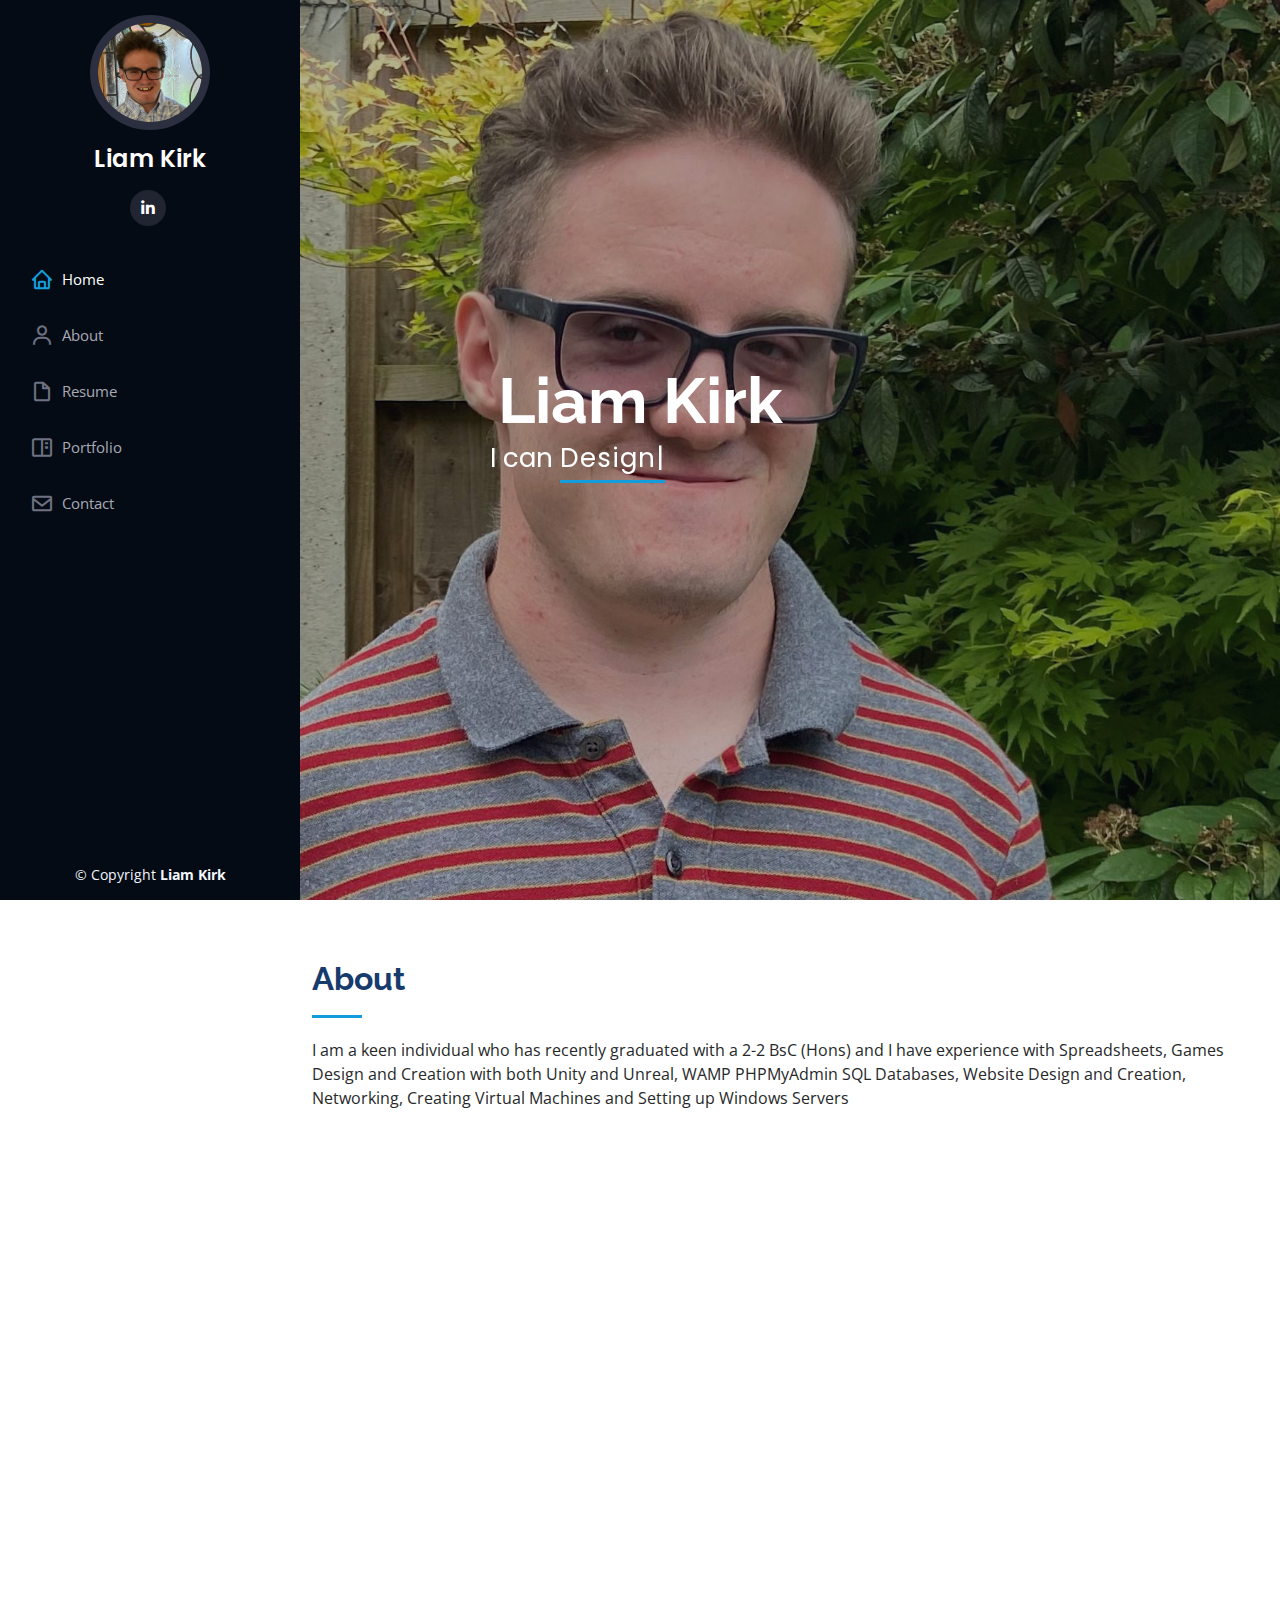
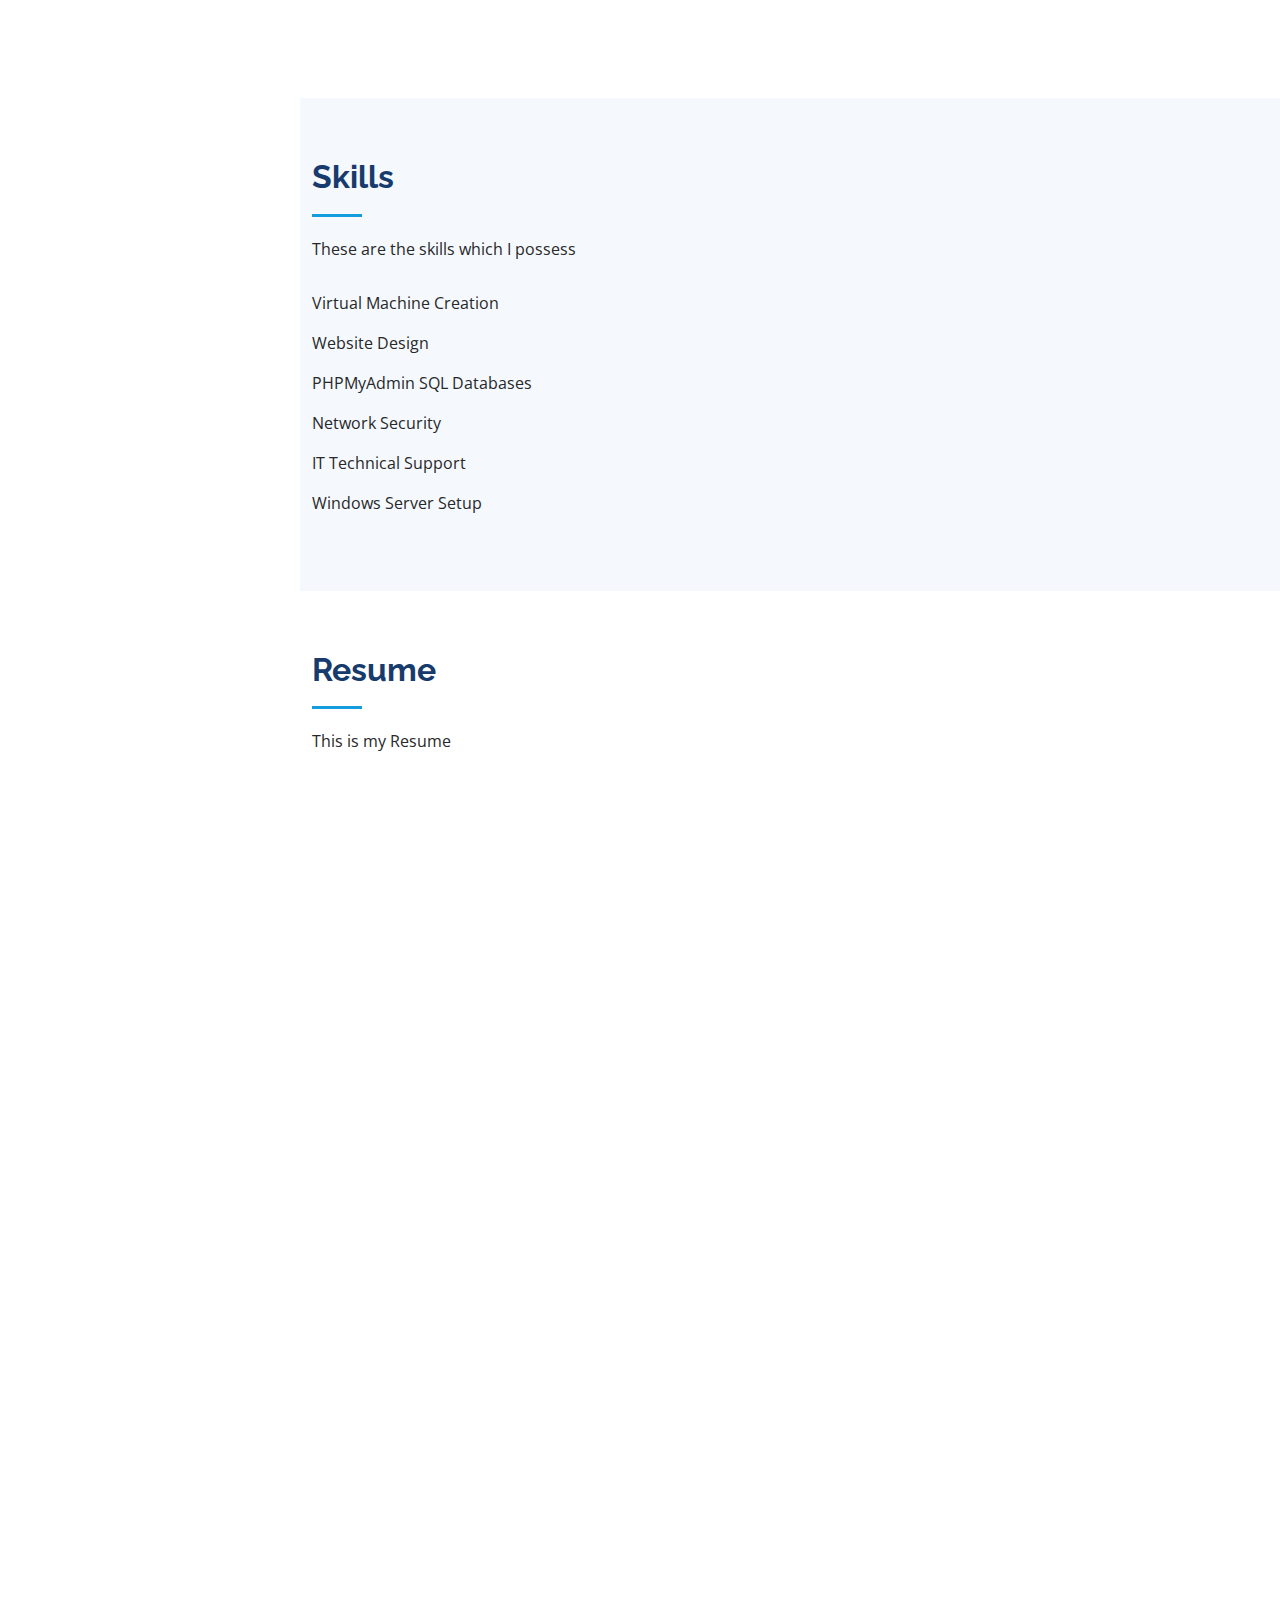
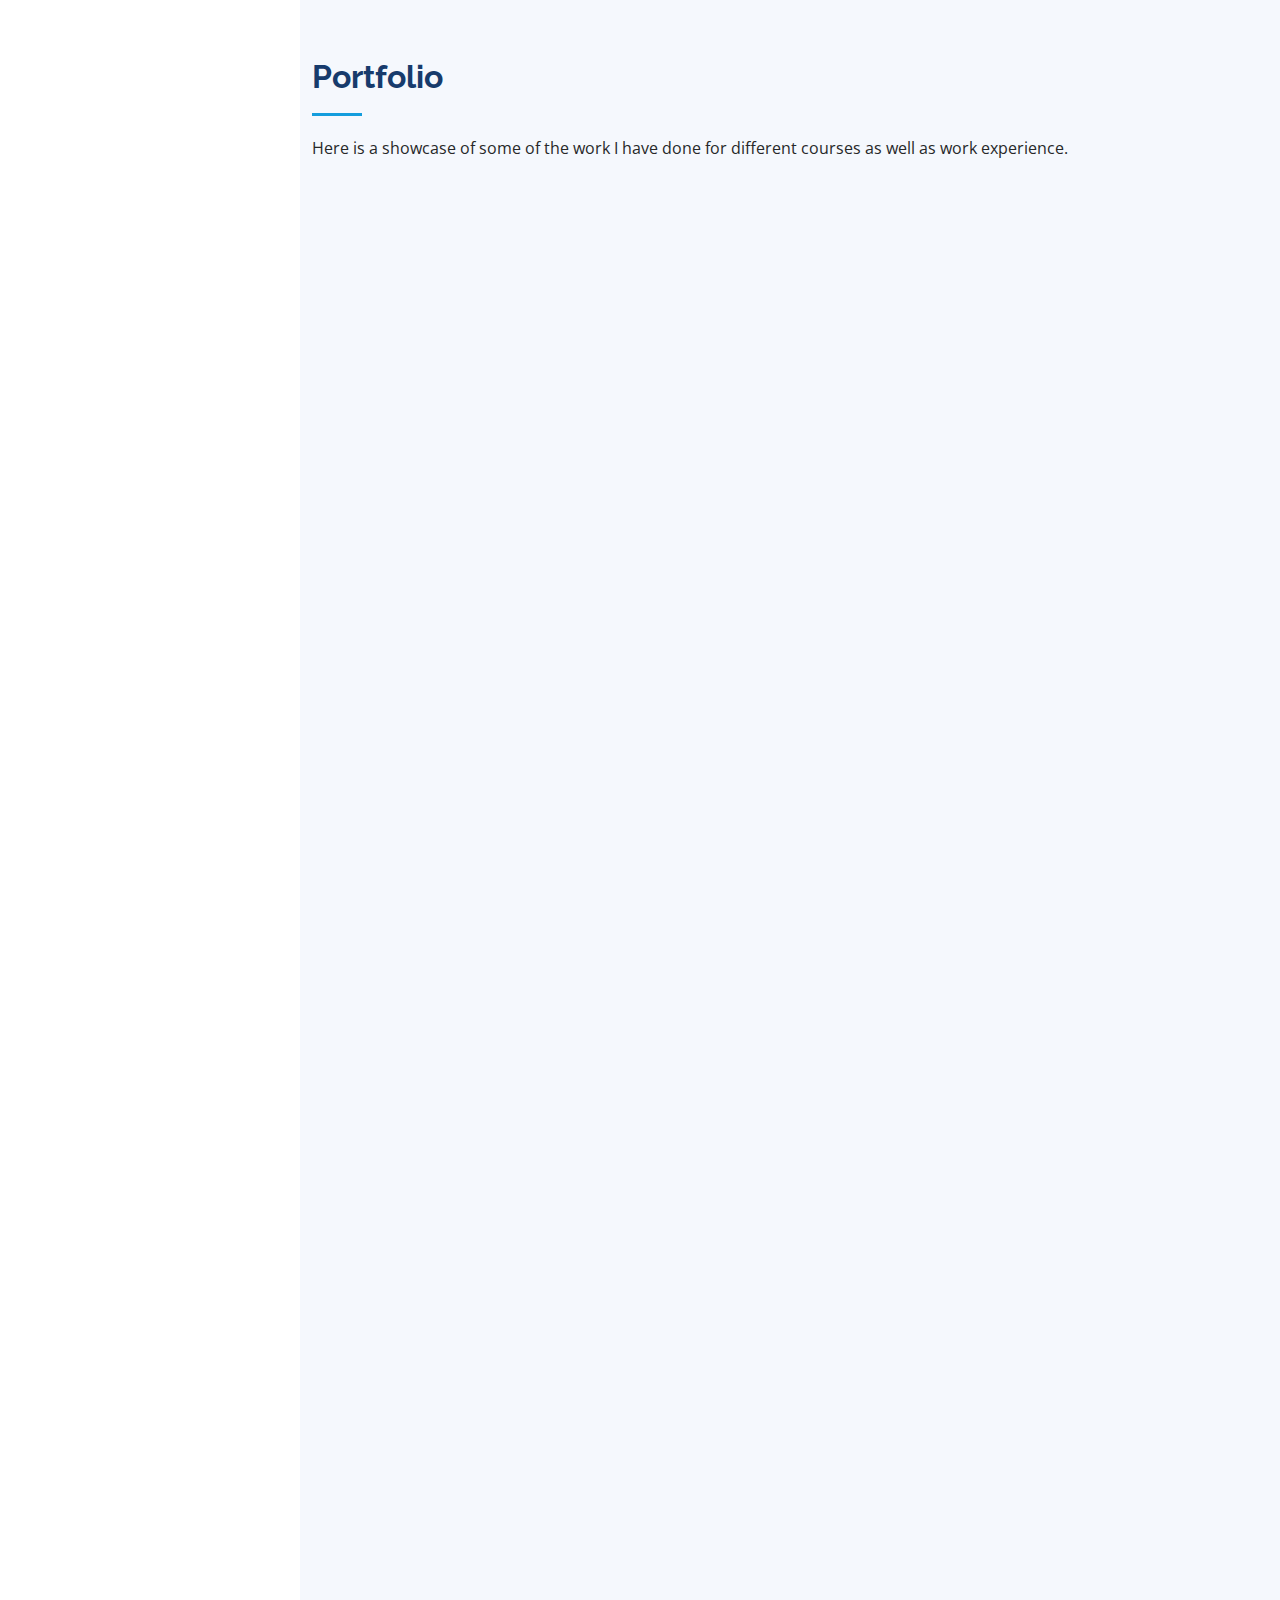
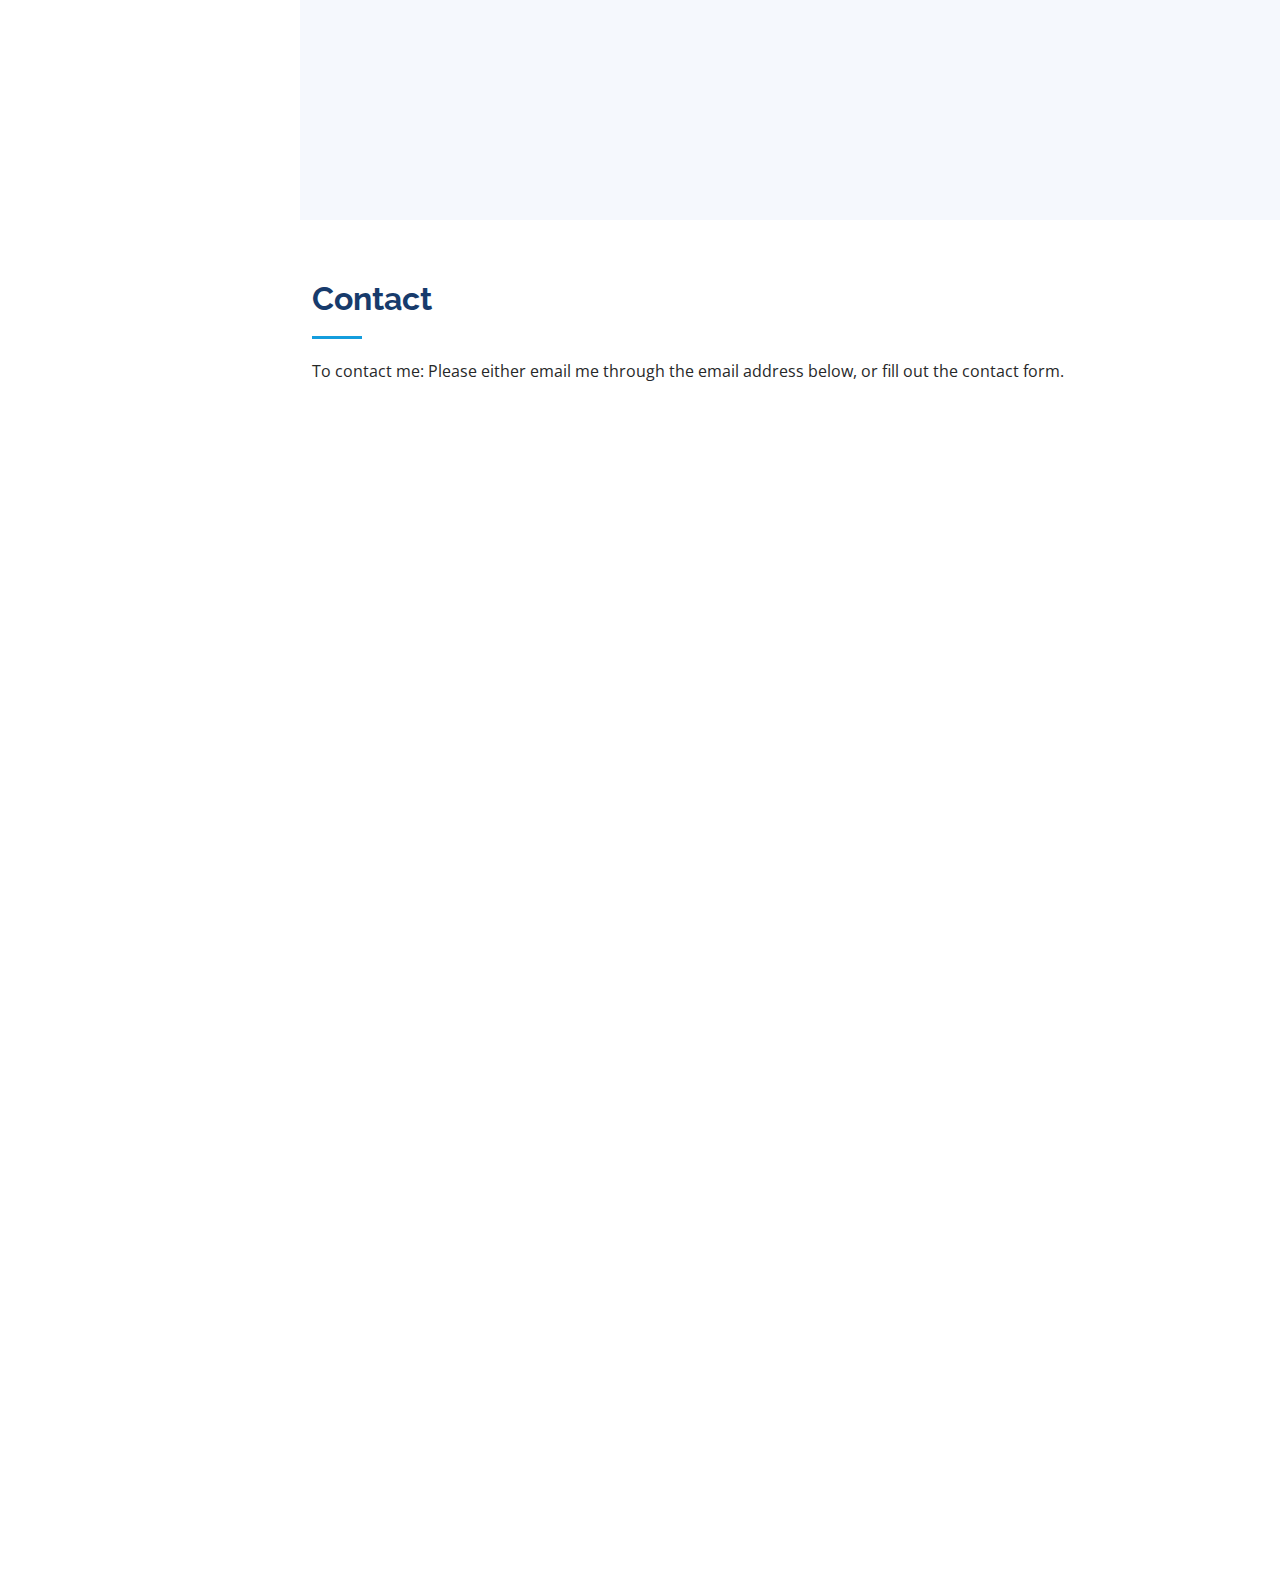
==== index.html @ 29cc957d "Portfolio Website" ====
<!DOCTYPE html>
<html lang="en">

<head>

  <meta charset="utf-8">
  <meta content="width=device-width, initial-scale=1.0" name="viewport">


  <title>Liam's Portfolio Website Homepage</title>
  <meta content="" name="description">
  <meta content="" name="keywords">

  <!-- Favicons -->
  <link href="assets/img/favicon.png" rel="icon">
  <link href="assets/img/apple-touch-icon.png" rel="apple-touch-icon">

  <!-- Google Fonts -->
  <link href="https://fonts.googleapis.com/css?family=Open+Sans:300,300i,400,400i,600,600i,700,700i|Raleway:300,300i,400,400i,500,500i,600,600i,700,700i|Poppins:300,300i,400,400i,500,500i,600,600i,700,700i" rel="stylesheet">

  <!-- Vendor CSS Files -->
  <link href="assets/vendor/aos/aos.css" rel="stylesheet">
  <link href="assets/vendor/bootstrap/css/bootstrap.min.css" rel="stylesheet">
  <link href="assets/vendor/bootstrap-icons/bootstrap-icons.css" rel="stylesheet">
  <link href="assets/vendor/boxicons/css/boxicons.min.css" rel="stylesheet">
  <link href="assets/vendor/glightbox/css/glightbox.min.css" rel="stylesheet">
  <link href="assets/vendor/swiper/swiper-bundle.min.css" rel="stylesheet">

  <!-- Template Main CSS File -->
  <link href="assets/css/style.css" rel="stylesheet">
<meta name="robots" content="noindex">

</head>

<body>

  <!-- ======= Mobile nav toggle button ======= -->
  <i class="bi bi-list mobile-nav-toggle d-xl-none"></i>

  <!-- ======= Header ======= -->
  <header id="header">
    <div class="d-flex flex-column">

      <div class="profile">
        <img src="assets/img/profile.jpeg" alt="" class="img-fluid rounded-circle">
        <h1 class="text-light"><a href="index.html">Liam Kirk</a></h1>
        <div class="social-links mt-3 text-center">
          <a href="#" class="linkedin"><i class="bx bxl-linkedin"></i></a>
        </div>
      </div>

      <nav id="navbar" class="nav-menu navbar">
        <ul>
          <li><a href="#hero" class="nav-link scrollto active"><i class="bx bx-home"></i> <span>Home</span></a></li>
          <li><a href="#about" class="nav-link scrollto"><i class="bx bx-user"></i> <span>About</span></a></li>
          <li><a href="#resume" class="nav-link scrollto"><i class="bx bx-file-blank"></i> <span>Resume</span></a></li>
          <li><a href="#portfolio" class="nav-link scrollto"><i class="bx bx-book-content"></i> <span>Portfolio</span></a></li>
          <li><a href="#contact" class="nav-link scrollto"><i class="bx bx-envelope"></i> <span>Contact</span></a></li>
        </ul>
      </nav><!-- .nav-menu -->
    </div>
  </header><!-- End Header -->

  <!-- ======= Hero Section ======= -->
  <section id="hero" class="d-flex flex-column justify-content-center align-items-center">
    <div class="hero-container" data-aos="fade-in">
      <h1><center>Liam Kirk</center></h1>
      <p>I can <span class="typed" data-typed-items="Design a Game, Create a Game, Manage a Network, Design and create UX/UI, Create Business Intelligence Graphs, Set up a Windows Server, Create a Website"></span></p>
    </div>
  </section><!-- End Hero -->

  <main id="main">

    <!-- ======= About Section ======= -->
    <section id="about" class="about">
      <div class="container">

        <div class="section-title">
          <h2>About</h2>
          <p>I am a keen individual who has recently graduated with a 2-2 BsC (Hons) and I have experience with Spreadsheets, Games Design and Creation with both Unity and Unreal, WAMP PHPMyAdmin SQL Databases, Website Design and Creation, Networking, Creating Virtual Machines and Setting up Windows Servers</p>
        </div>

        <div class="row">
          <div class="col-lg-4" data-aos="fade-right">
            <img src="assets/img/meincheckeredshirt.jpeg" class="img-fluid" alt="">
          </div>
          <div class="col-lg-8 pt-4 pt-lg-0 content" data-aos="fade-left">
            <h3>BSc (HONS) Computing Systems and Development Graduate &amp; Keen Individual.</h3>
            <p class="fst-italic">
              I am a BSc (HONS) Computing Systems and Development Graduate who studied at NWSLC College at the South Leicestershire Campus, and I have experience with website design, networking, and Games Design/creation.
            </p>
            <div class="row">
              <div class="col-lg-6">
                <ul>
                  <li><i class="bi bi-chevron-right"></i> <strong>Birthday:</strong> <span>24th July 2000</span></li>
                  <li><i class="bi bi-chevron-right"></i> <strong>City:</strong> <span>Leicestershire, United Kingdom&nbsp;</span></li>
				  <li><i class="bi bi-chevron-right"></i> <strong>Email</strong> <span>liam.kirk2@outlook.com</span></li>
                </ul>
              </div>
              <div class="col-lg-6">
                <ul>
                  <li><i class="bi bi-chevron-right"></i> <strong>Age:</strong> <span>22&nbsp;</span></li>
                  <li><i class="bi bi-chevron-right"></i> <strong>Degree:</strong> <span>Batchelors (HONS)&nbsp;</span></li>

                </ul>
              </div>
            </div>
            <p>
            I have previously completed a 2 year Level 3 OCR Computing course as well as a 2 year Higher National Diploma&nbsp;&nbsp; </p>
          </div>
        </div>

      </div>
    </section><!-- End About Section -->

   
    <!-- ======= Skills Section ======= -->
    <section id="skills" class="skills section-bg">
      <div class="container">

        <div class="section-title">
          <h2>Skills</h2>
          <p>These are the skills which I possess</p>
        </div>

        <div class="row skills-content">

            <div class="skills">
              <p>Virtual Machine Creation</p>
			  <p>Website Design</p>
			  <p>PHPMyAdmin SQL Databases</p>
		      <p>Network Security</p>
			  <p>IT Technical Support</p>
			  <p>Windows Server Setup</p>
         </div>
       </div>
    </div>
    </section>
	<!-- End Skills Section -->

    <!-- ======= Resume Section ======= -->
    <section id="resume" class="resume">
      <div class="container">

        <div class="section-title">
          <h2>Resume</h2>
          <p>This is my Resume</p>
        </div>

        <div class="row">
          <div class="col-lg-6" data-aos="fade-up">
            <h3 class="resume-title">Sumary</h3>
            <div class="resume-item pb-0">
              <h4>Liam Kirk</h4>
              <p><em>Keen Individual and deadline-driven BsC (HONS) Computing and Systems Development Graduate with 5+ years of Course Studying.</em></p>
              <ul>
                <li>Leicestershire, England</li>
                <li>liam.kirk2@outlook.com</li>
              </ul>
            </div>

            <h3 class="resume-title">Education</h3>
            <div class="resume-item">
              <h4>GCSE's</h4>
              <h5>2015 - 2017</h5>
              <p><em>Countesthorpe Community College/Countesthorpe Acadamy</em></p>
              <p>ICT: A <br>
              Maths: 2 = E <br>
              English Language: 4 = C <br>
              English Literature: 3 = D <br>
              History: E <br>
              Science: D <br>
              Additional Science: D <br>
              Design Resistant Materials: C <br>
              Media Studies: D <br>
              RE: D</p>
            </div>
		    <div class="resume-item">
              <h4>Level 3 OCR Computing Technical subsidiary Course 2 years Year 1/2</h4>
              <h5>2017 - 2018</h5>
              <p><em>NWSLC Wigston Campus</em></p>
              <p>This is the first year of my first course which I completed after my GCSE's where I had to complete 9 units which were as follows:<br>
              </p>
              <p><strong>Unit 1 Communication and Employability Skills for ICT = Distinction</strong></p>
			  <p><strong>&nbsp;Unit 2 Information Systems =&nbsp;Distinction &nbsp; </strong></p>
              <p><strong>&nbsp;Unit 3 Computer Systems =&nbsp;Distinction&nbsp;</strong></p>
              <p><strong>&nbsp;Unit 8 IT Technical Support =&nbsp;Distinction&nbsp;</strong></p>
              <p><strong>&nbsp;Unit 11 Maintaining Computer Systems = Merit&nbsp;</strong></p>
              <p><strong>&nbsp;Unit 13 Installing and Upgrading Software = Merit&nbsp;</strong></p>
			  <p><strong>&nbsp;Unit 14 Computer Animation =&nbsp;Distinction</strong> </p>
              <p><strong>&nbsp;Unit 19 Spreadsheet Modeling = Pass</strong></p>
              <p><strong>&nbsp;Unit 22 Developing Video Games =&nbsp;Distinction</strong> </p>
				<p>&nbsp;Overall I was able to get a Distinction*Distinction for the first year </p>
            </div>
		    <div class="resume-item">
              <h4>Level 3 OCR Computing Technical subsidiary Course 2 years Year 2/2</h4>
              <h5>2018 - 2019</h5>
              <p><em>NWSLC Wigston Campus</em></p>
              <p>This is the second year of my first course which I completed after my GCSE's where I had to complete 9 units which were as follows:<br>
              </p>
              <p><strong>Unit 4 Managing Networks = Distinction</strong></p>
				<p><strong>&nbsp;Unit 7 Computer Networks =&nbsp;Distinction</strong></p>
               <p><strong>&nbsp;Unit 12 Website Production =&nbsp;Distinction</strong></p>
              <p><strong>&nbsp;Unit 22 IT Systems Troubleshooting =&nbsp;Distinction</strong></p>
              <p><strong>&nbsp;Unit 23 Database Design =&nbsp;Distinction</strong></p>
              <p><strong>&nbsp;Unit 27 Digital Graphics =&nbsp;Distinction</strong></p>
				<p><strong>&nbsp;Unit 28 Network Systems Security =&nbsp;Distinction</strong></p>
              <p><strong>&nbsp;Unit 32 Computer Games Design =&nbsp;Distinction</strong></p>
              <p><strong>&nbsp;Unit 43 Understanding Social Media for Bussinesses =&nbsp;Distinction</strong></p>
			  <p>Overall I was able to get a Distinction*Distinction*Distinction for the overall course as the first and second years results were combined to calculate the total. </p>
            </div>
            <div class="resume-item">
              <h4>Functional Skills Maths level 2&nbsp;</h4>
              <h5>2017 - 2018</h5>
              <p><em>NWSLC Wigston Campus</em></p>
              <p>I completed this in my first year at College as it was required if you didn't pass maths at GCSE, and I successfully completed this and got a pass (grading criteria is either Pass or Fail) and this qualification is equivalent to a pass in GCSE Maths</p>
            </div>
			<div class="resume-item">
              <h4>HND Year 1&nbsp;&nbsp;</h4>
              <h5>2019-2020&nbsp;</h5>
              <p><em>NWSLC Wigston Campus</em></p>
              <p>For this course I had to study 8 units in total and I completed this course after my level 3 course.  <br></p>
	          <p><strong>&nbsp;Unit 1 Programming = Merit&nbsp;</strong></p>
              <p><strong>&nbsp;Unit 2 Networking = Distinction&nbsp;</strong></p>
              <p><strong>&nbsp;Unit 3 Professional Practice = Pass&nbsp;</strong></p>
              <p><strong>&nbsp;Unit 4 Database Management = Merit&nbsp;</strong></p>
              <p><strong>&nbsp;Unit 5 Security = Distinction&nbsp;</strong></p>
				<p><strong>&nbsp;Unit 6 Managing a Successful Computing Project = Merit&nbsp;</strong> </p>
              <p><strong>&nbsp;Unit 8 System Architecture = Distinction&nbsp;</strong></p>
              <p><strong>&nbsp;Unit 10 Website Design and Development = Merit&nbsp;</strong></p>
              <p>&nbsp; Overall I got a Distinction &nbsp; </p>
            </div>
			<div class="resume-item">
              <h4>HND Year 2&nbsp;&nbsp;</h4>
              <h5>2020-2021&nbsp;</h5>
              <p><em>NWSLC Wigston Campus</em></p>
              <p>For this course I had to study 7 units in total and I completed this course after my level 3 course.<br></p>
	          <p><strong>&nbsp;Unit 13 Computing Research Project = Distinction&nbsp;</strong></p>
              <p><strong>&nbsp;Unit 14 Business Intelligence = Distinction&nbsp;</strong></p>
              <p><strong>&nbsp;Unit 27 Artificial Intelligence = Distinction&nbsp;</strong></p>
              <p><strong>&nbsp;Unit 40 User Experience and Interface Design = Distinction&nbsp;</strong></p>
              <p><strong>&nbsp;Unit 43 Internet Of Things = Distinction&nbsp;</strong></p>
				<p><strong>&nbsp;Unit 45 Emerging technology = Distinction&nbsp;</strong> </p>
              <p><strong>&nbsp;Unit 47 Games Development = Distinction&nbsp;</strong></p>
              <p>Overall I got a Distinction as the results were calculated from both Year 1 and 2&nbsp; &nbsp; </p>
            </div>
			<div class="resume-item">
              <h4>BsC Computing Systems and Development (HONS)&nbsp;&nbsp;</h4>
              <h5>2021-2022&nbsp;</h5>
              <p><em>Studied at NWSLC Wigston Campus, Course provided by Coventry University</em></p>
				<p>After completing my HND, I decided to study a bachelor's degree in IT. I had to study the following units: &nbsp; </p>
	          <p><strong>&nbsp;NWC601COM 3D Modelling and Animation&nbsp;</strong></p>
              <p><strong>&nbsp;NWC602COM Web Based Gaming&nbsp;</strong></p>
              <p><strong>&nbsp;NWC603 AI And Games&nbsp;</strong></p>
              <p><strong>&nbsp;NWC604COM Ubiquitous Computing&nbsp;</strong></p>
              <p><strong>&nbsp;NWC605COM Project&nbsp;</strong></p>
              <p>Overall, I achieved a 2-2.</p>
            </div>
          </div>
          <div class="col-lg-6" data-aos="fade-up" data-aos-delay="100">
            <h3 class="resume-title">Work Experience</h3>
            <div class="resume-item">
              <h4>Greenfield Primary School&nbsp;</h4>
              <h5>2016</h5>
              <p><em>Countesthorpe, Leicestershire&nbsp; </em></p>
              <ul>
                <li>Helped to examine and diagnose laptops that needed repairing</li>
                <li>Copied Files to a backup drive&nbsp; </li>
                <li>Deleted photos from iPads</li>
				<li>Checked to see whether all iPads were charging in charging station properly</li>
                <li>Checking Seriel Numbers on equipment for cataloging</li>
              </ul>
            </div>
            <div class="resume-item">
              <h4>Marsden Barn Trailers&nbsp;</h4>
              <h5>2018</h5>
              <p><em>Stoney Stanton, Leicestershire&nbsp;</em></p>
              <ul>
                <li>Created letter headed paper</li>
                <li>Created a Trailer Specification Sheet</li>
				 <li>Created a Stock Sheet</li>
				 <li>Created an Annual Turnover Sheet</li>
				 <li>Typed up an Agreement</li>
				 <li>Created a Trailer Order Sheet</li>
				 <li>Created a Trailer Purchase Order Sheet</li> 
              </ul>
            </div>
          </div>
        </div>

      </div>
    </section><!-- End Resume Section -->

    <!-- ======= Portfolio Section ======= -->
    <section id="portfolio" class="portfolio section-bg">
      <div class="container">

        <div class="section-title">
          <h2>Portfolio</h2>
          <p>Here is a showcase of some of the work I have done for different courses as well as work experience.</p>
        </div>

        <div class="row" data-aos="fade-up">
          <div class="col-lg-12 d-flex justify-content-center">
            <ul id="portfolio-flters">
              <li data-filter="*" class="filter-active">All</li>
			  <li data-filter=".filter-L3Y1">Level 3 OCR IT Year 1</li>
			  <li data-filter=".filter-L3Y2">Level 3 OCR IT Year 2</li>
              <li data-filter=".filter-HNDY1">HND Year 1</li>
              <li data-filter=".filter-HNDY2">HND Year 2</li>
			  <li data-filter=".filter-BSCHONS">BSc (HONS) Computing Systems and Development</li>
              <li data-filter=".filter-GPS">Greenfield Primary School</li>
			  <li data-filter=".filter-MBT">Marsden Barn Trailers</li>
            </ul>
          </div>
        </div>

        <div class="row portfolio-container" data-aos="fade-up" data-aos-delay="100">

          <div class="col-lg-4 col-md-6 portfolio-item filter-L3Y1">
            <div class="portfolio-wrap">
              <img src="assets/img/portfolio/animation.JPG" class="img-fluid" alt="">
              <div class="portfolio-links">
                <a href="assets/img/portfolio/animation.JPG" data-gallery="portfolioGallery" class="portfolio-lightbox" title="View Image"><i class="bx bx-plus"></i></a>
                <a href="portfolio-details-L3Y1Animation.html" title="More Details"><i class="bx bx-link"></i></a>
              </div>
            </div>
          </div>

          <div class="col-lg-4 col-md-6 portfolio-item filter-L3Y2">
            <div class="portfolio-wrap">
              <img src="assets/img/portfolio/wigstonhome.jpg" class="img-fluid" alt="">
              <div class="portfolio-links">
                <a href="assets/img/portfolio/wigstonhome.jpg" data-gallery="portfolioGallery" class="portfolio-lightbox" title="View Image"><i class="bx bx-plus"></i></a>
                <a href="portfolio-details-L3Y2Wigstonshoeweb.html" title="More Details"><i class="bx bx-link"></i></a>
              </div>
            </div>
          </div>

          <div class="col-lg-4 col-md-6 portfolio-item filter-HNDY1">
            <div class="portfolio-wrap">
              <img src="assets/img/portfolio/HNDY1U5SecurityPPT.JPG" class="img-fluid" alt="">
              <div class="portfolio-links">
                <a href="assets/img/HNDY1U5SecurityPPT.JPG" data-gallery="portfolioGallery" class="portfolio-lightbox" title="View Image"><i class="bx bx-plus"></i></a>
                <a href="portfolio-details-HNDY1SecurityPPT.html" title="More Details"><i class="bx bx-link"></i></a>
              </div>
            </div>
          </div>

          <div class="col-lg-4 col-md-6 portfolio-item filter-HNDY2">
            <div class="portfolio-wrap">
              <img src="assets/img/portfolio/smarthomeapp.JPG" class="img-fluid" alt="">
              <div class="portfolio-links">
                <a href="assets/img/portfolio/smarthomeapp.JPG" data-gallery="portfolioGallery" class="portfolio-lightbox" title="View Image"><i class="bx bx-plus"></i></a>
                <a href="portfolio-details-HNDY2smarthomeapp.html" title="More Details"><i class="bx bx-link"></i></a>
              </div>
            </div>
          </div>
          <div class="col-lg-4 col-md-6 portfolio-item filter-BSCHONS">
            <div class="portfolio-wrap">
              <img src="assets/img/portfolio/BSc/FinalAnimation.png" class="img-fluid" alt="">
              <div class="portfolio-links">
                <a href="assets/img/portfolio/BSc/FinalAnimation.png" data-gallery="portfolioGallery" class="portfolio-lightbox" title="View Image"><i class="bx bx-plus"></i></a>
                <a href="portfolio-details-BScAnimation.html" title="More Details"><i class="bx bx-link"></i></a>
              </div>
            </div>
          </div>
          <div class="col-lg-4 col-md-6 portfolio-item filter-BSCHONS">
            <div class="portfolio-wrap">
              <img src="assets/img/portfolio/BSc/ShuttleAnimation.png" class="img-fluid" alt="">
              <div class="portfolio-links">
                <a href="assets/img/portfolio/BSc/ShuttleAnimation.png" data-gallery="portfolioGallery" class="portfolio-lightbox" title="View Image"><i class="bx bx-plus"></i></a>
                <a href="portfolio-details-BScAnimation.html" title="More Details"><i class="bx bx-link"></i></a>
              </div>
            </div>
          </div>
          <div class="col-lg-4 col-md-6 portfolio-item filter-BSCHONS">
            <div class="portfolio-wrap">
              <img src="assets/img/portfolio/BSc/CharacterTPose.png" class="img-fluid" alt="">
              <div class="portfolio-links">
                <a href="assets/img/portfolio/BSc/CharacterTPose.png" data-gallery="portfolioGallery" class="portfolio-lightbox" title="View Image"><i class="bx bx-plus"></i></a>
                <a href="portfolio-details-BScAnimation.html" title="More Details"><i class="bx bx-link"></i></a>
              </div>
            </div>
          </div>
          <div class="col-lg-4 col-md-6 portfolio-item filter-GPS">
            <div class="portfolio-wrap">
              <img src="assets/img/portfolio/mrmeg.jpg" class="img-fluid" alt="">
              <div class="portfolio-links">
                <a href="assets/img/portfolio/mrmeg.jpg" data-gallery="portfolioGallery" class="portfolio-lightbox" title="View Image"><i class="bx bx-plus"></i></a>
                <a href="portfolio-details-workexperiencegreenfield.html" title="More Details"><i class="bx bx-link"></i></a>
              </div>
            </div>
          </div>

          <div class="col-lg-4 col-md-6 portfolio-item filter-MBT">
            <div class="portfolio-wrap">
              <img src="assets/img/portfolio/Marsden/LetterheadPaper.png" class="img-fluid" alt="">
              <div class="portfolio-links">
                <a href="assets/img/portfolio/Marsden/LetterheadPaper.png" data-gallery="portfolioGallery" class="portfolio-lightbox" title="View Image"><i class="bx bx-plus"></i></a>
                <a href="portfolio-details-marsden-barn.html" title="More Details"><i class="bx bx-link"></i></a>
              </div>
            </div>
          </div>
          <div class="col-lg-4 col-md-6 portfolio-item filter-MBT">
            <div class="portfolio-wrap">
              <img src="assets/img/portfolio/Marsden/OrderSheet.png" class="img-fluid" alt="">
              <div class="portfolio-links">
                <a href="assets/img/portfolio/Marsden/OrderSheet.png" data-gallery="portfolioGallery" class="portfolio-lightbox" title="View Image"><i class="bx bx-plus"></i></a>
                <a href="portfolio-details-marsden-barn.html" title="More Details"><i class="bx bx-link"></i></a>
              </div>
            </div>
          </div>
          <div class="col-lg-4 col-md-6 portfolio-item filter-MBT">
            <div class="portfolio-wrap">
              <img src="assets/img/portfolio/Marsden/PurchaseOrders.png" class="img-fluid" alt="">
              <div class="portfolio-links">
                <a href="assets/img/portfolio/Marsden/PurchaseOrders.png" data-gallery="portfolioGallery" class="portfolio-lightbox" title="View Image"><i class="bx bx-plus"></i></a>
                <a href="portfolio-details-marsden-barn.html" title="More Details"><i class="bx bx-link"></i></a>
              </div>
            </div>
          </div>
          <div class="col-lg-4 col-md-6 portfolio-item filter-MBT">
            <div class="portfolio-wrap">
              <img src="assets/img/portfolio/Marsden/Stock.png" class="img-fluid" alt="">
              <div class="portfolio-links">
                <a href="assets/img/portfolio/Marsden/Stock.png" data-gallery="portfolioGallery" class="portfolio-lightbox" title="View Image"><i class="bx bx-plus"></i></a>
                <a href="portfolio-details-marsden-barn.html" title="More Details"><i class="bx bx-link"></i></a>
              </div>
            </div>
          </div>
          <div class="col-lg-4 col-md-6 portfolio-item filter-MBT">
            <div class="portfolio-wrap">
              <img src="assets/img/portfolio/Marsden/TrailerSpecLog.png" class="img-fluid" alt="">
              <div class="portfolio-links">
                <a href="assets/img/portfolio/Marsden/TrailerSpecLog.png" data-gallery="portfolioGallery" class="portfolio-lightbox" title="View Image"><i class="bx bx-plus"></i></a>
                <a href="portfolio-details-marsden-barn.html" title="More Details"><i class="bx bx-link"></i></a>
              </div>
            </div>
          </div>
		  </div>
          </div>

        
    </section><!-- End Portfolio Section -->


    <!-- ======= Contact Section ======= -->
    <section id="contact" class="contact">
      <div class="container">

        <div class="section-title">
          <h2>Contact</h2>
          <p>To contact me: Please either email me through the email address below, or fill out the contact form.</p>
        </div>

        <div class="row" data-aos="fade-in">

          <div class="col-lg-5 d-flex align-items-stretch">
            <div class="info">
              <div class="address">
                <i class="bi bi-geo-alt"></i>
                <h4>Location:</h4>
                <p>Leicestershire</p>
              </div>

              <div class="email">
                <i class="bi bi-envelope"></i>
                <h4>Email:</h4>
                <p>Liam.Kirk@liamkirkportfolio.uk</p>
              </div>


 
            </div>

          </div>

          <div class="col-lg-7 mt-5 mt-lg-0 d-flex align-items-stretch">
            <iframe src="https://docs.google.com/forms/d/e/1FAIpQLSdNE9nb5serHy3tsI-CXY-6_YizEf2MO7QoE9kSICVgivvV7w/viewform?embedded=true" width="640" height="1041" frameborder="0" marginheight="0" marginwidth="0">Loading…</iframe>
          </div>

        </div>

      </div>
    </section><!-- End Contact Section -->

  </main><!-- End #main -->

  <!-- ======= Footer ======= -->
  <footer id="footer">
    <div class="container">
      <div class="copyright">
        &copy; Copyright <strong><span>Liam Kirk</span></strong>
      </div>

    </div>
  </footer><!-- End  Footer -->

  <a href="#" class="back-to-top d-flex align-items-center justify-content-center"><i class="bi bi-arrow-up-short"></i></a>

  <!-- Vendor JS Files -->
  <script src="assets/vendor/aos/aos.js"></script>
  <script src="assets/vendor/bootstrap/js/bootstrap.bundle.min.js"></script>
  <script src="assets/vendor/glightbox/js/glightbox.min.js"></script>
  <script src="assets/vendor/isotope-layout/isotope.pkgd.min.js"></script>
  <script src="assets/vendor/php-email-form/validate.js"></script>
  <script src="assets/vendor/purecounter/purecounter.js"></script>
  <script src="assets/vendor/swiper/swiper-bundle.min.js"></script>
  <script src="assets/vendor/typed.js/typed.min.js"></script>
  <script src="assets/vendor/waypoints/noframework.waypoints.js"></script>

  <!-- Template Main JS File -->
  <script src="assets/js/main.js"></script>

</body>

</html>
---- assets/css/style.css ----
/**
* Template Name: iPortfolio - v3.3.0
* Template URL: https://bootstrapmade.com/iportfolio-bootstrap-portfolio-websites-template/
* Author: BootstrapMade.com
* License: https://bootstrapmade.com/license/
*/

/*--------------------------------------------------------------
# General
--------------------------------------------------------------*/
body {
  font-family: "Open Sans", sans-serif;
  color: #272829;
}

a {
  color: #149ddd;
  text-decoration: none;
}

a:hover {
  color: #37b3ed;
  text-decoration: none;
}

h1, h2, h3, h4, h5, h6 {
  font-family: "Raleway", sans-serif;
}

/*--------------------------------------------------------------
# Back to top button
--------------------------------------------------------------*/
.back-to-top {
  position: fixed;
  visibility: hidden;
  opacity: 0;
  right: 15px;
  bottom: 15px;
  z-index: 996;
  background: #149ddd;
  width: 40px;
  height: 40px;
  border-radius: 50px;
  transition: all 0.4s;
}

.back-to-top i {
  font-size: 28px;
  color: #fff;
  line-height: 0;
}

.back-to-top:hover {
  background: #2eafec;
  color: #fff;
}

.back-to-top.active {
  visibility: visible;
  opacity: 1;
}

/*--------------------------------------------------------------
# Header
--------------------------------------------------------------*/
#header {
  position: fixed;
  top: 0;
  left: 0;
  bottom: 0;
  width: 300px;
  transition: all ease-in-out 0.5s;
  z-index: 9997;
  transition: all 0.5s;
  padding: 0 15px;
  background: #040b14;
  overflow-y: auto;
}

#header .profile img {
  margin: 15px auto;
  display: block;
  width: 120px;
  border: 8px solid #2c2f3f;
}

#header .profile h1 {
  font-size: 24px;
  margin: 0;
  padding: 0;
  font-weight: 600;
  -moz-text-align-last: center;
  text-align-last: center;
  font-family: "Poppins", sans-serif;
}

#header .profile h1 a, #header .profile h1 a:hover {
  color: #fff;
  text-decoration: none;
}

#header .profile .social-links a {
  font-size: 18px;
  display: inline-block;
  background: #212431;
  color: #fff;
  line-height: 1;
  padding: 8px 0;
  margin-right: 4px;
  border-radius: 50%;
  text-align: center;
  width: 36px;
  height: 36px;
  transition: 0.3s;
}

#header .profile .social-links a:hover {
  background: #149ddd;
  color: #fff;
  text-decoration: none;
}

#main {
  margin-left: 300px;
}

@media (max-width: 1199px) {
  #header {
    left: -300px;
  }
  #main {
    margin-left: 0;
  }
}

/*--------------------------------------------------------------
# Navigation Menu
--------------------------------------------------------------*/
/* Desktop Navigation */
.nav-menu {
  padding: 30px 0 0 0;
}

.nav-menu * {
  margin: 0;
  padding: 0;
  list-style: none;
}

.nav-menu > ul > li {
  position: relative;
  white-space: nowrap;
}

.nav-menu a, .nav-menu a:focus {
  display: flex;
  align-items: center;
  color: #a8a9b4;
  padding: 12px 15px;
  margin-bottom: 8px;
  transition: 0.3s;
  font-size: 15px;
}

.nav-menu a i, .nav-menu a:focus i {
  font-size: 24px;
  padding-right: 8px;
  color: #6f7180;
}

.nav-menu a:hover, .nav-menu .active, .nav-menu .active:focus, .nav-menu li:hover > a {
  text-decoration: none;
  color: #fff;
}

.nav-menu a:hover i, .nav-menu .active i, .nav-menu .active:focus i, .nav-menu li:hover > a i {
  color: #149ddd;
}

/* Mobile Navigation */
.mobile-nav-toggle {
  position: fixed;
  right: 15px;
  top: 15px;
  z-index: 9998;
  border: 0;
  font-size: 24px;
  transition: all 0.4s;
  outline: none !important;
  background-color: #149ddd;
  color: #fff;
  width: 40px;
  height: 40px;
  display: inline-flex;
  align-items: center;
  justify-content: center;
  line-height: 0;
  border-radius: 50px;
  cursor: pointer;
}

.mobile-nav-active {
  overflow: hidden;
}

.mobile-nav-active #header {
  left: 0;
}

/*--------------------------------------------------------------
# Hero Section
--------------------------------------------------------------*/
#hero {
  width: 100%;
  height: 100vh;
  background: url("../img/meoutsidebg.jpg") top center;
  background-size: cover;
}

#hero:before {
  content: "";
  background: rgba(5, 13, 24, 0.3);
  position: absolute;
  bottom: 0;
  top: 0;
  left: 0;
  right: 0;
  z-index: 1;
}

#hero .hero-container {
  position: relative;
  z-index: 2;
  min-width: 300px;
}

#hero h1 {
  margin: 0 0 10px 0;
  font-size: 64px;
  font-weight: 700;
  line-height: 56px;
  color: #fff;
}

#hero p {
  color: #fff;
  margin-bottom: 50px;
  font-size: 26px;
  font-family: "Poppins", sans-serif;
}

#hero p span {
  color: #fff;
  padding-bottom: 4px;
  letter-spacing: 1px;
  border-bottom: 3px solid #149ddd;
}

@media (min-width: 1024px) {
  #hero {
    background-attachment: fixed;
  }
}

@media (max-width: 768px) {
  #hero h1 {
    font-size: 28px;
    line-height: 36px;
  }
  #hero h2 {
    font-size: 18px;
    line-height: 24px;
    margin-bottom: 30px;
  }
}

/*--------------------------------------------------------------
# Sections General
--------------------------------------------------------------*/
section {
  padding: 60px 0;
  overflow: hidden;
}

.section-bg {
  background: #f5f8fd;
}

.section-title {
  padding-bottom: 30px;
}

.section-title h2 {
  font-size: 32px;
  font-weight: bold;
  margin-bottom: 20px;
  padding-bottom: 20px;
  position: relative;
  color: #173b6c;
}

.section-title h2::after {
  content: '';
  position: absolute;
  display: block;
  width: 50px;
  height: 3px;
  background: #149ddd;
  bottom: 0;
  left: 0;
}

.section-title p {
  margin-bottom: 0;
}

/*--------------------------------------------------------------
# About
--------------------------------------------------------------*/
.about .content h3 {
  font-weight: 700;
  font-size: 26px;
  color: #173b6c;
}

.about .content ul {
  list-style: none;
  padding: 0;
}

.about .content ul li {
  margin-bottom: 20px;
  display: flex;
  align-items: center;
}

.about .content ul strong {
  margin-right: 10px;
}

.about .content ul i {
  font-size: 16px;
  margin-right: 5px;
  color: #149ddd;
  line-height: 0;
}

.about .content p:last-child {
  margin-bottom: 0;
}


/*--------------------------------------------------------------
# Akills
--------------------------------------------------------------*/
.skills .progress {
  height: 60px;
  display: block;
  background: none;
  border-radius: 0;
}

.skills .progress .skill {
  padding: 0;
  margin: 0 0 6px 0;
  text-transform: uppercase;
  display: block;
  font-weight: 600;
  font-family: "Poppins", sans-serif;
  color: #050d18;
}

.skills .progress .skill .val {
  float: right;
  font-style: normal;
}

.skills .progress-bar-wrap {
  background: #dce8f8;
  height: 10px;
}

.skills .progress-bar {
  width: 1px;
  height: 10px;
  transition: .9s;
  background-color: #149ddd;
}

/*--------------------------------------------------------------
# Resume
--------------------------------------------------------------*/
.resume .resume-title {
  font-size: 26px;
  font-weight: 700;
  margin-top: 20px;
  margin-bottom: 20px;
  color: #050d18;
}

.resume .resume-item {
  padding: 0 0 20px 20px;
  margin-top: -2px;
  border-left: 2px solid #1f5297;
  position: relative;
}

.resume .resume-item h4 {
  line-height: 18px;
  font-size: 18px;
  font-weight: 600;
  text-transform: uppercase;
  font-family: "Poppins", sans-serif;
  color: #050d18;
  margin-bottom: 10px;
}

.resume .resume-item h5 {
  font-size: 16px;
  background: #e4edf9;
  padding: 5px 15px;
  display: inline-block;
  font-weight: 600;
  margin-bottom: 10px;
}

.resume .resume-item ul {
  padding-left: 20px;
}

.resume .resume-item ul li {
  padding-bottom: 10px;
}

.resume .resume-item:last-child {
  padding-bottom: 0;
}

.resume .resume-item::before {
  content: "";
  position: absolute;
  width: 16px;
  height: 16px;
  border-radius: 50px;
  left: -9px;
  top: 0;
  background: #fff;
  border: 2px solid #1f5297;
}

/*--------------------------------------------------------------
# Portfolio
--------------------------------------------------------------*/
.portfolio .portfolio-item {
  margin-bottom: 30px;
}

.portfolio #portfolio-flters {
  padding: 0;
  margin: 0 auto 35px auto;
  list-style: none;
  text-align: center;
  background: #fff;
  border-radius: 50px;
  padding: 2px 15px;
}

.portfolio #portfolio-flters li {
  cursor: pointer;
  display: inline-block;
  padding: 10px 15px 8px 15px;
  font-size: 14px;
  font-weight: 600;
  line-height: 1;
  text-transform: uppercase;
  color: #272829;
  margin-bottom: 5px;
  transition: all 0.3s ease-in-out;
}

.portfolio #portfolio-flters li:hover, .portfolio #portfolio-flters li.filter-active {
  color: #149ddd;
}

.portfolio #portfolio-flters li:last-child {
  margin-right: 0;
}

.portfolio .portfolio-wrap {
  transition: 0.3s;
  position: relative;
  overflow: hidden;
  z-index: 1;
}

.portfolio .portfolio-wrap::before {
  content: "";
  background: rgba(255, 255, 255, 0.5);
  position: absolute;
  left: 0;
  right: 0;
  top: 0;
  bottom: 0;
  transition: all ease-in-out 0.3s;
  z-index: 2;
  opacity: 0;
}

.portfolio .portfolio-wrap .portfolio-links {
  opacity: 1;
  left: 0;
  right: 0;
  bottom: -60px;
  z-index: 3;
  position: absolute;
  transition: all ease-in-out 0.3s;
  display: flex;
  justify-content: center;
}

.portfolio .portfolio-wrap .portfolio-links a {
  color: #fff;
  font-size: 28px;
  text-align: center;
  background: rgba(20, 157, 221, 0.75);
  transition: 0.3s;
  width: 50%;
}

.portfolio .portfolio-wrap .portfolio-links a:hover {
  background: rgba(20, 157, 221, 0.95);
}

.portfolio .portfolio-wrap .portfolio-links a + a {
  border-left: 1px solid #37b3ed;
}

.portfolio .portfolio-wrap:hover::before {
  top: 0;
  left: 0;
  right: 0;
  bottom: 0;
  opacity: 1;
}

.portfolio .portfolio-wrap:hover .portfolio-links {
  opacity: 1;
  bottom: 0;
}

/*--------------------------------------------------------------
# Portfolio Details
--------------------------------------------------------------*/
.portfolio-details {
  padding-top: 40px;
}

.portfolio-details .portfolio-details-slider img {
  width: 100%;
}

.portfolio-details .portfolio-details-slider .swiper-pagination {
  margin-top: 20px;
  position: relative;
}

.portfolio-details .portfolio-details-slider .swiper-pagination .swiper-pagination-bullet {
  width: 12px;
  height: 12px;
  background-color: #fff;
  opacity: 1;
  border: 1px solid #149ddd;
}

.portfolio-details .portfolio-details-slider .swiper-pagination .swiper-pagination-bullet-active {
  background-color: #149ddd;
}

.portfolio-details .portfolio-info {
  padding: 30px;
  box-shadow: 0px 0 30px rgba(5, 13, 24, 0.08);
}

.portfolio-details .portfolio-info h3 {
  font-size: 22px;
  font-weight: 700;
  margin-bottom: 20px;
  padding-bottom: 20px;
  border-bottom: 1px solid #eee;
}

.portfolio-details .portfolio-info ul {
  list-style: none;
  padding: 0;
  font-size: 15px;
}

.portfolio-details .portfolio-info ul li + li {
  margin-top: 10px;
}

.portfolio-details .portfolio-description {
  padding-top: 30px;
}

.portfolio-details .portfolio-description h2 {
  font-size: 26px;
  font-weight: 700;
  margin-bottom: 20px;
}

.portfolio-details .portfolio-description p {
  padding: 0;
}


/*--------------------------------------------------------------
# Contact
--------------------------------------------------------------*/
.contact {
  padding-bottom: 130px;
}

.contact .info {
  padding: 30px;
  background: #fff;
  width: 100%;
  box-shadow: 0 0 24px 0 rgba(0, 0, 0, 0.12);
}

.contact .info i {
  font-size: 20px;
  color: #149ddd;
  float: left;
  width: 44px;
  height: 44px;
  background: #dff3fc;
  display: flex;
  justify-content: center;
  align-items: center;
  border-radius: 50px;
  transition: all 0.3s ease-in-out;
}

.contact .info h4 {
  padding: 0 0 0 60px;
  font-size: 22px;
  font-weight: 600;
  margin-bottom: 5px;
  color: #050d18;
}

.contact .info p {
  padding: 0 0 10px 60px;
  margin-bottom: 20px;
  font-size: 14px;
  color: #173b6c;
}

.contact .info .email p {
  padding-top: 5px;
}

.contact .info .social-links {
  padding-left: 60px;
}

.contact .info .social-links a {
  font-size: 18px;
  display: inline-block;
  background: #333;
  color: #fff;
  line-height: 1;
  padding: 8px 0;
  border-radius: 50%;
  text-align: center;
  width: 36px;
  height: 36px;
  transition: 0.3s;
  margin-right: 10px;
}

.contact .info .social-links a:hover {
  background: #149ddd;
  color: #fff;
}

.contact .info .email:hover i, .contact .info .address:hover i, .contact .info .phone:hover i {
  background: #149ddd;
  color: #fff;
}

.contact .php-email-form {
  width: 100%;
  padding: 30px;
  background: #fff;
  box-shadow: 0 0 24px 0 rgba(0, 0, 0, 0.12);
}

.contact .php-email-form .form-group {
  padding-bottom: 8px;
}

.contact .php-email-form .validate {
  display: none;
  color: red;
  margin: 0 0 15px 0;
  font-weight: 400;
  font-size: 13px;
}

.contact .php-email-form .error-message {
  display: none;
  color: #fff;
  background: #ed3c0d;
  text-align: left;
  padding: 15px;
  font-weight: 600;
}

.contact .php-email-form .error-message br + br {
  margin-top: 25px;
}

.contact .php-email-form .sent-message {
  display: none;
  color: #fff;
  background: #18d26e;
  text-align: center;
  padding: 15px;
  font-weight: 600;
}

.contact .php-email-form .loading {
  display: none;
  background: #fff;
  text-align: center;
  padding: 15px;
}

.contact .php-email-form .loading:before {
  content: "";
  display: inline-block;
  border-radius: 50%;
  width: 24px;
  height: 24px;
  margin: 0 10px -6px 0;
  border: 3px solid #18d26e;
  border-top-color: #eee;
  -webkit-animation: animate-loading 1s linear infinite;
  animation: animate-loading 1s linear infinite;
}

.contact .php-email-form .form-group {
  margin-bottom: 15px;
}

.contact .php-email-form label {
  padding-bottom: 8px;
}

.contact .php-email-form input, .contact .php-email-form textarea {
  border-radius: 0;
  box-shadow: none;
  font-size: 14px;
}

.contact .php-email-form input {
  height: 44px;
}

.contact .php-email-form textarea {
  padding: 10px 15px;
}

.contact .php-email-form button[type="submit"] {
  background: #149ddd;
  border: 0;
  padding: 10px 24px;
  color: #fff;
  transition: 0.4s;
  border-radius: 4px;
}

.contact .php-email-form button[type="submit"]:hover {
  background: #37b3ed;
}

@-webkit-keyframes animate-loading {
  0% {
    transform: rotate(0deg);
  }
  100% {
    transform: rotate(360deg);
  }
}

@keyframes animate-loading {
  0% {
    transform: rotate(0deg);
  }
  100% {
    transform: rotate(360deg);
  }
}

/*--------------------------------------------------------------
# Breadcrumbs
--------------------------------------------------------------*/
.breadcrumbs {
  padding: 20px 0;
  background: #f9f9f9;
}

.breadcrumbs h2 {
  font-size: 26px;
  font-weight: 300;
}

.breadcrumbs ol {
  display: flex;
  flex-wrap: wrap;
  list-style: none;
  padding: 0;
  margin: 0;
  font-size: 15px;
}

.breadcrumbs ol li + li {
  padding-left: 10px;
}

.breadcrumbs ol li + li::before {
  display: inline-block;
  padding-right: 10px;
  color: #0e2442;
  content: "/";
}

@media (max-width: 768px) {
  .breadcrumbs .d-flex {
    display: block !important;
  }
  .breadcrumbs ol {
    display: block;
  }
  .breadcrumbs ol li {
    display: inline-block;
  }
}

/*--------------------------------------------------------------
# Footer
--------------------------------------------------------------*/
#footer {
  padding: 15px;
  color: #f4f6fd;
  font-size: 14px;
  position: fixed;
  left: 0;
  bottom: 0;
  width: 300px;
  z-index: 9999;
  background: #040b14;
}

#footer .copyright {
  text-align: center;
}

#footer .credits {
  padding-top: 5px;
  text-align: center;
  font-size: 13px;
  color: #eaebf0;
}

@media (max-width: 1199px) {
  #footer {
    position: static;
    width: auto;
    padding-right: 20px 15px;
  }
}
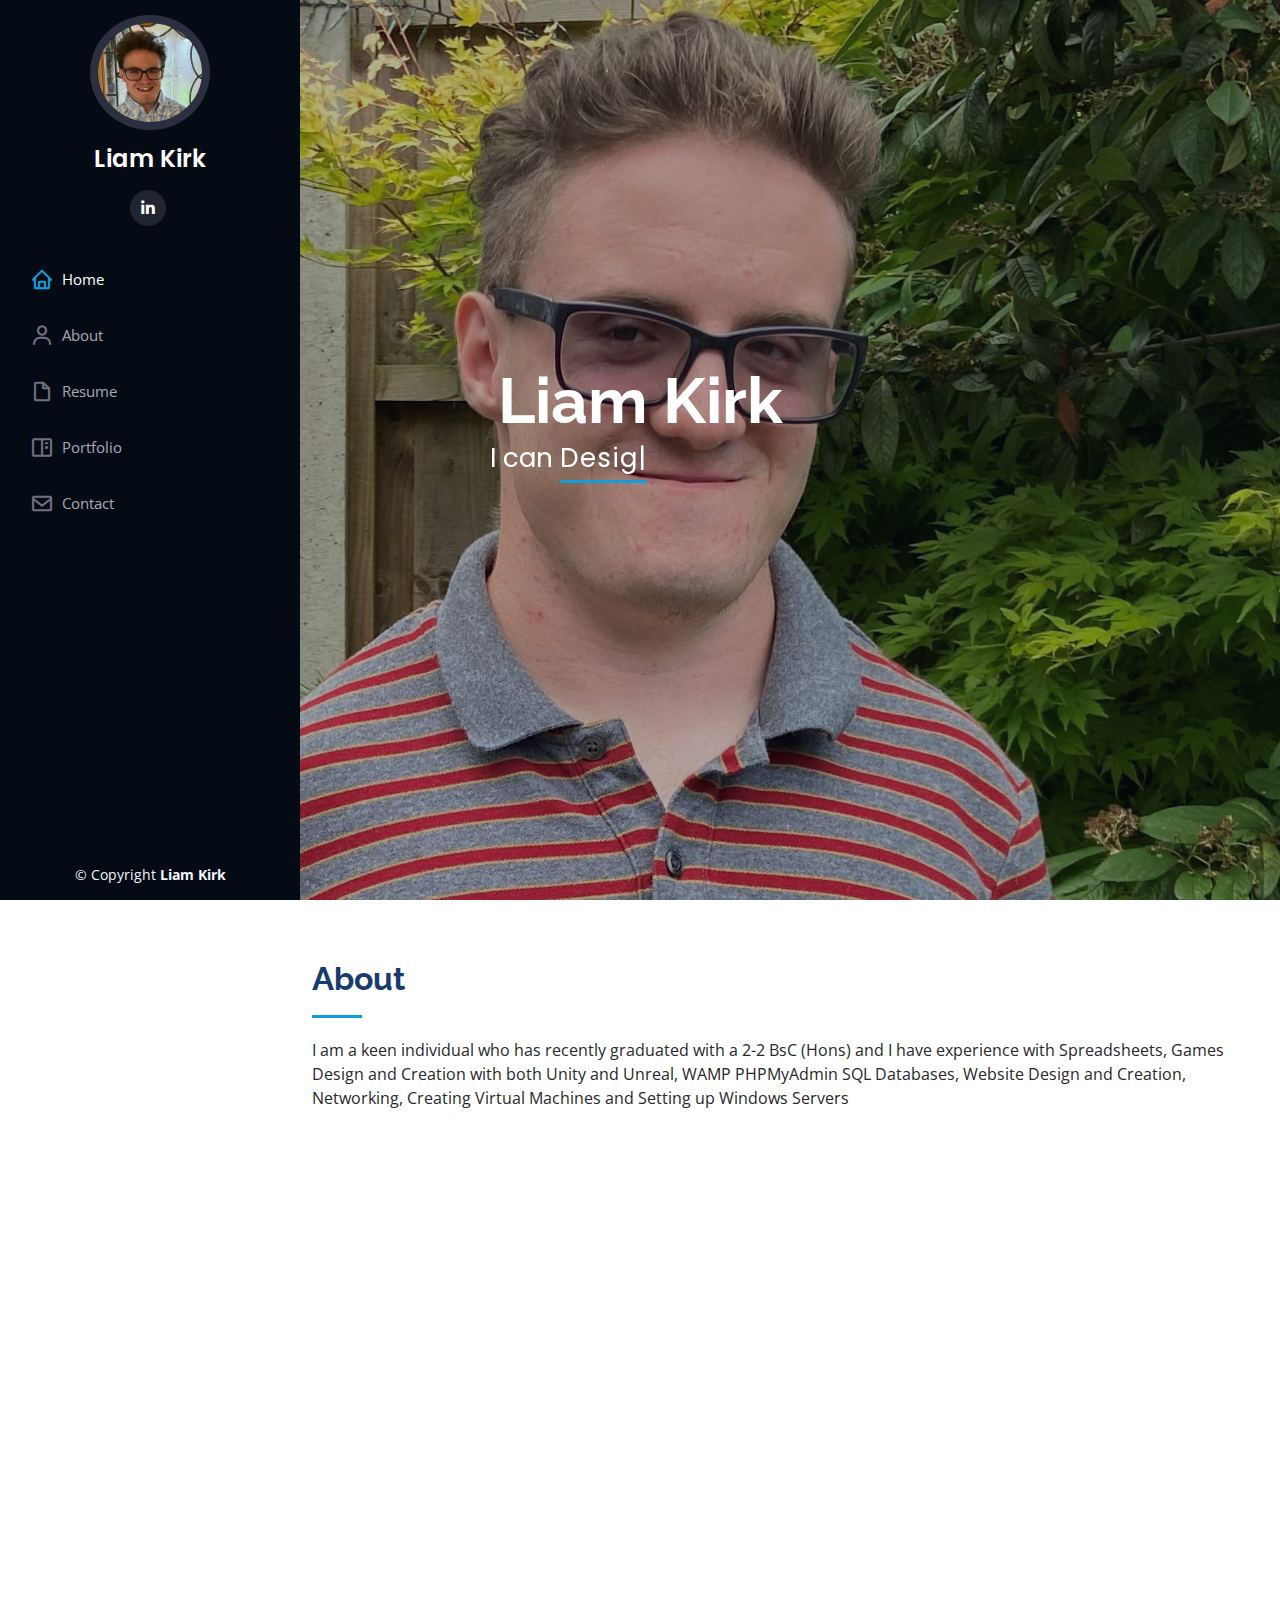
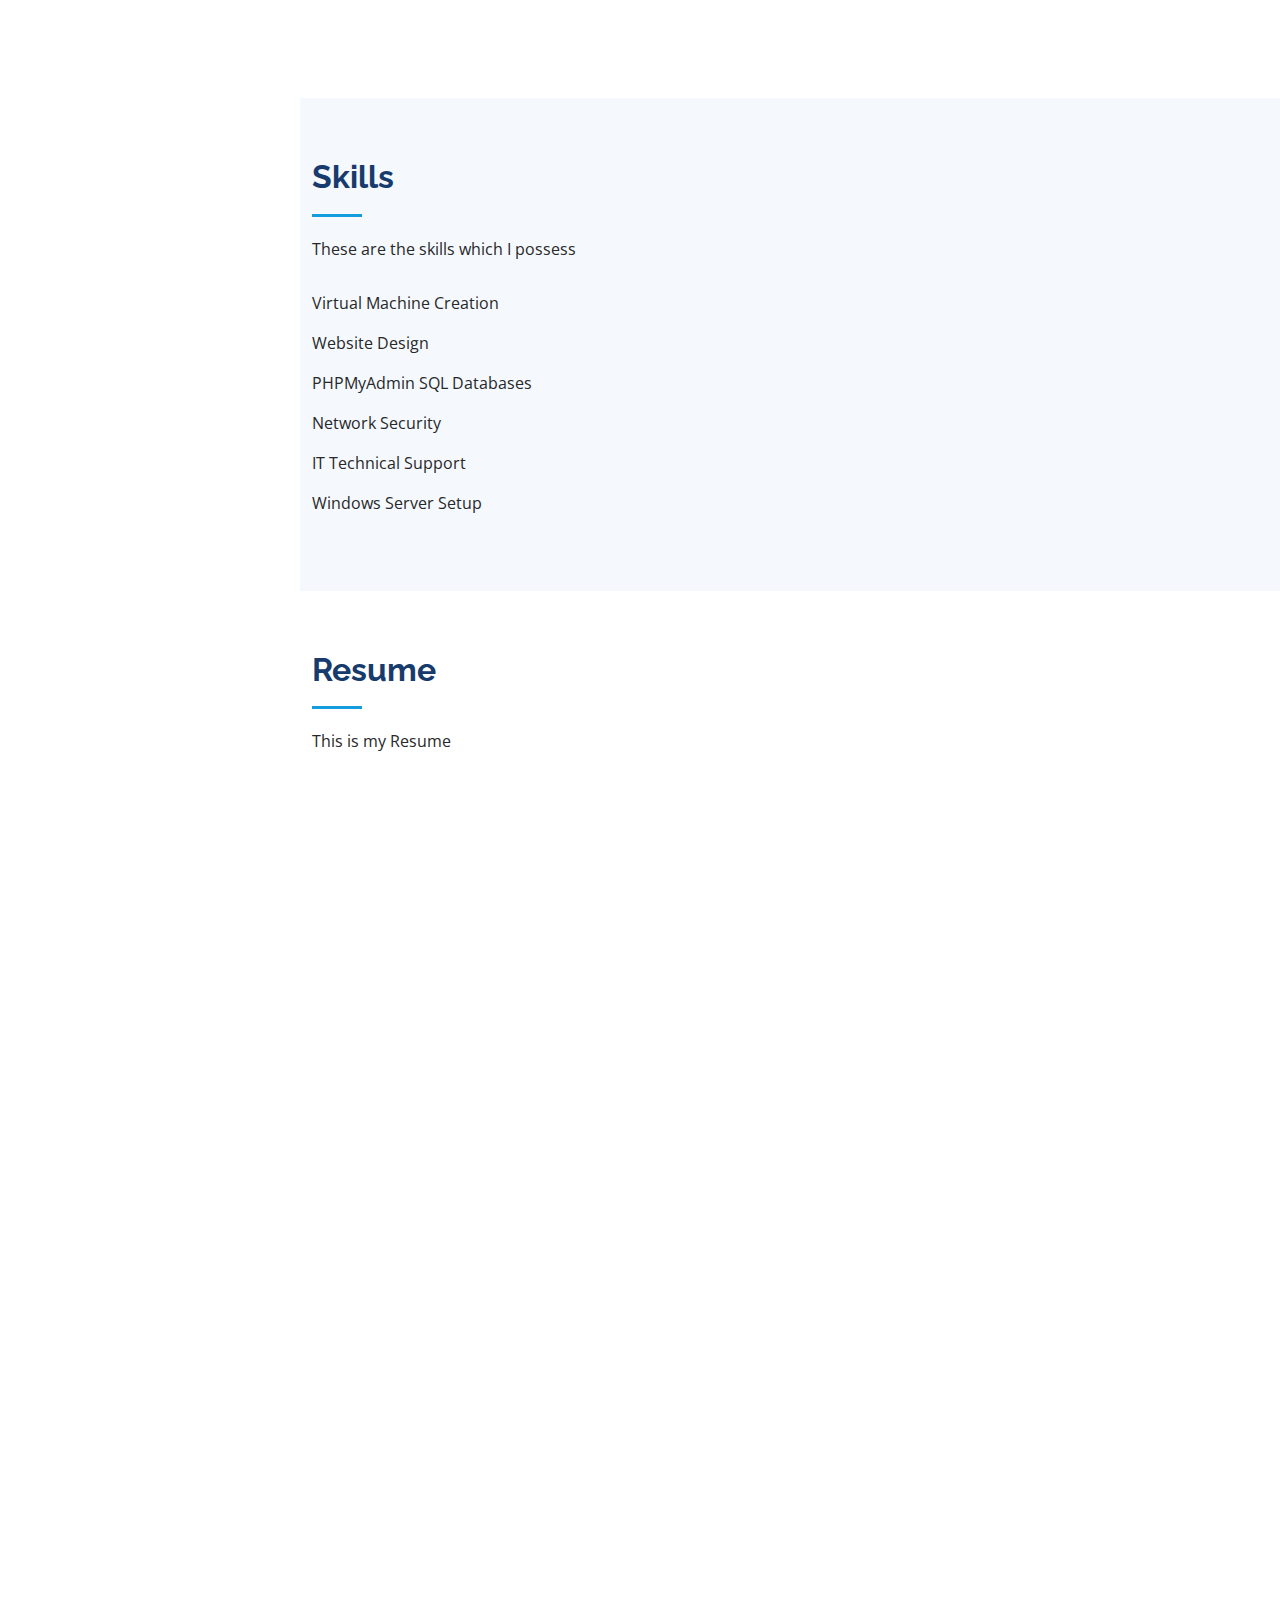
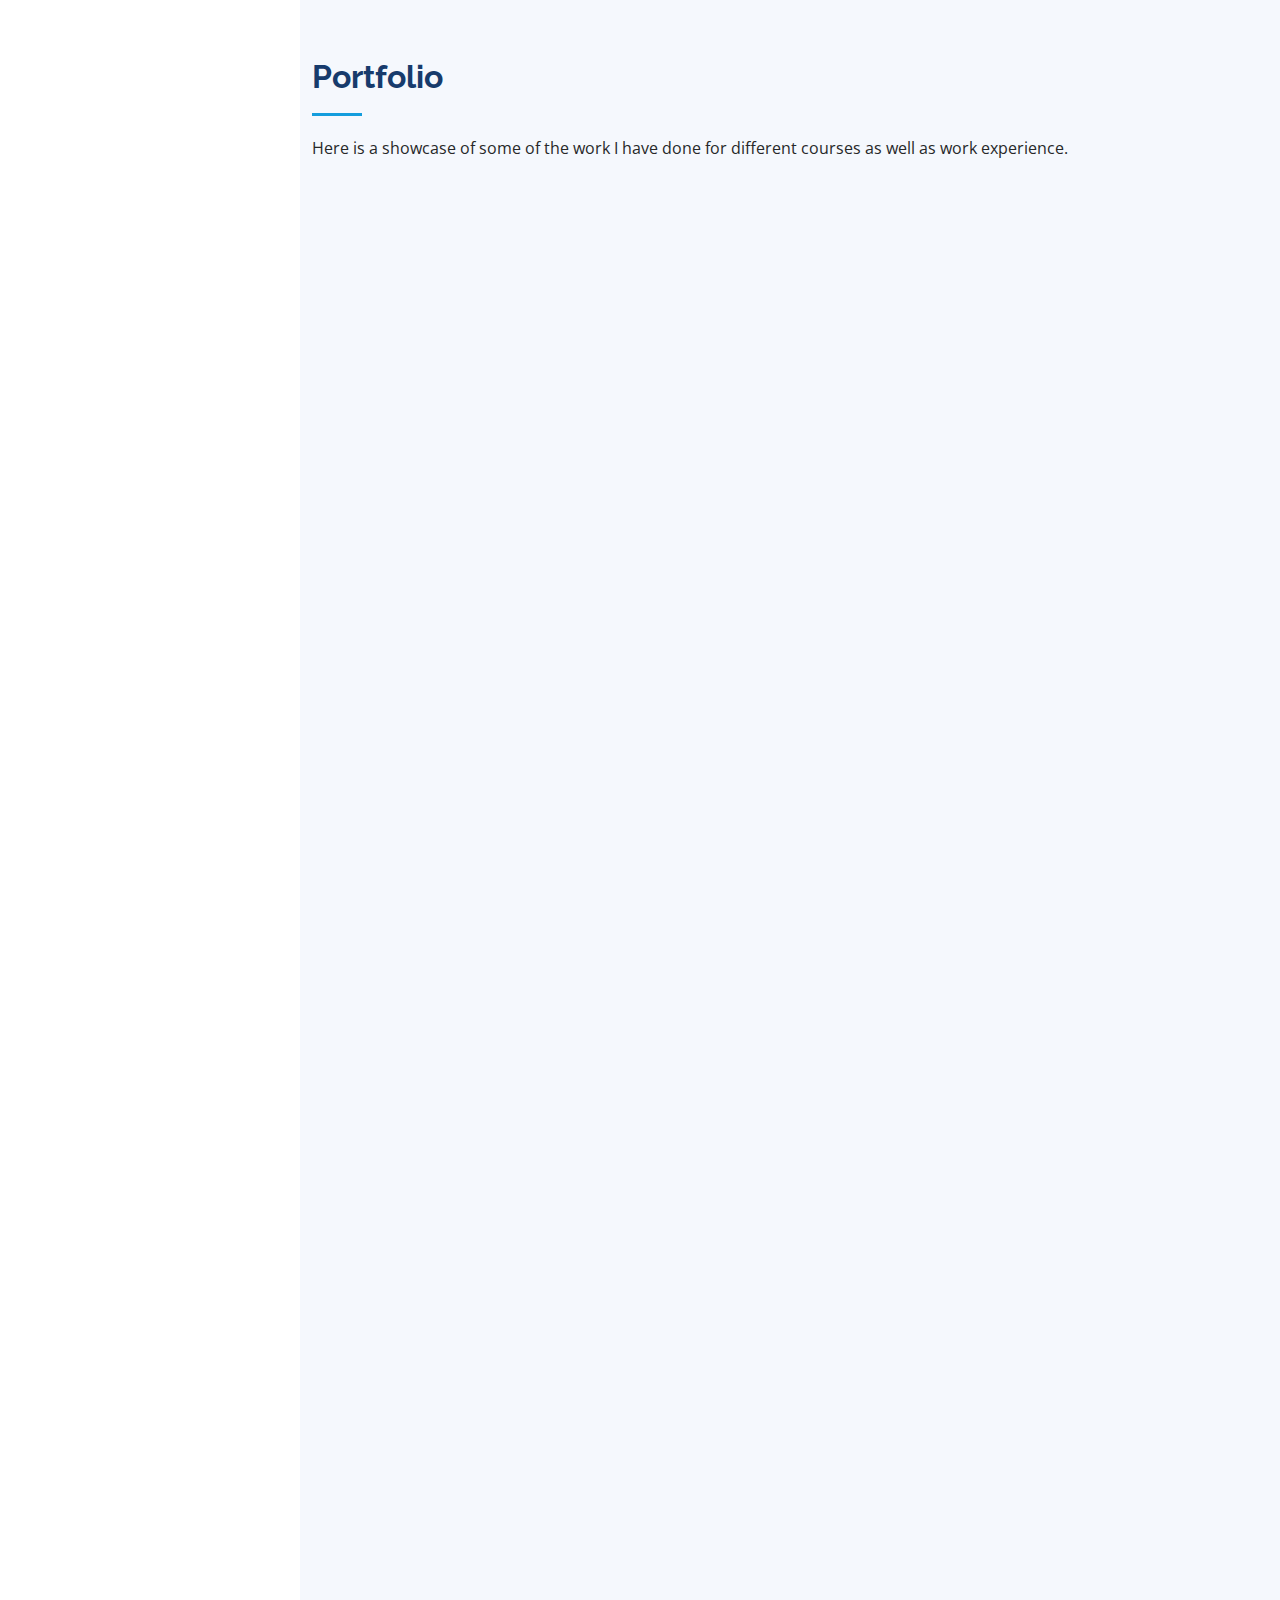
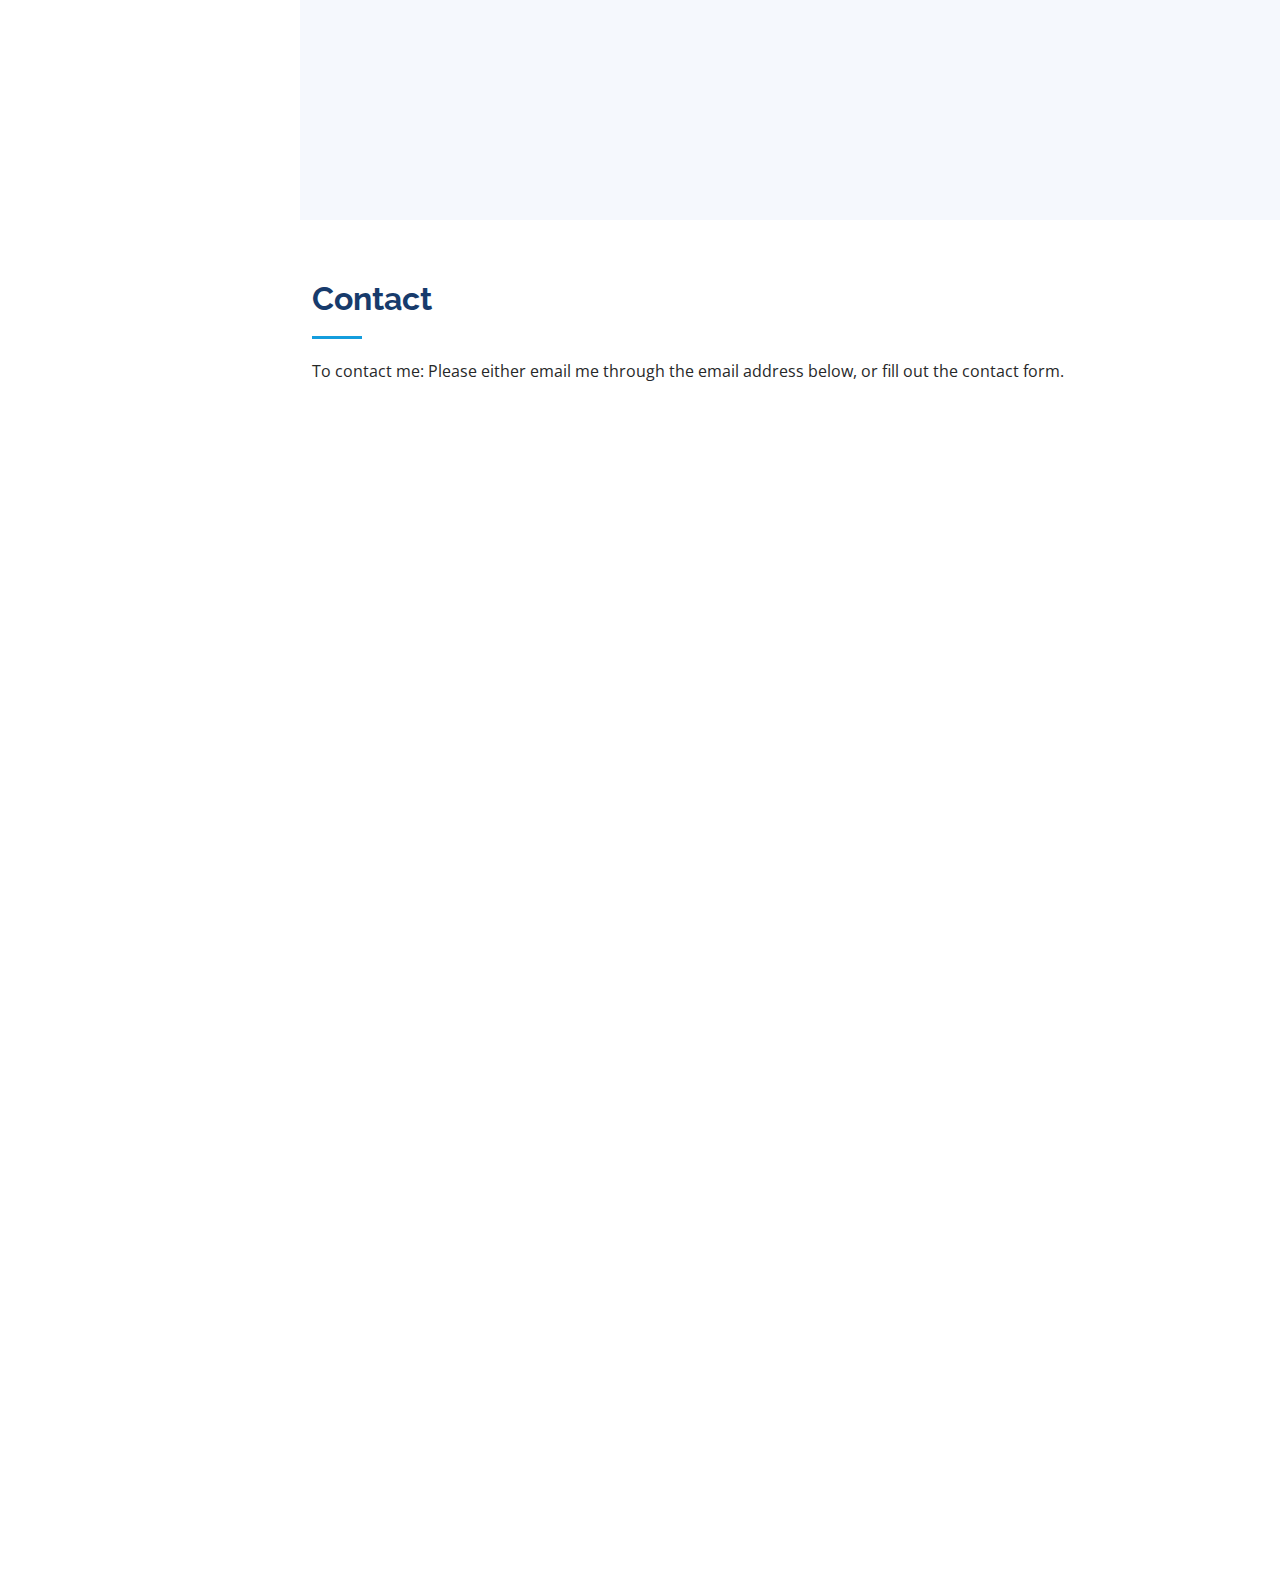
==== commit 8231c667: "Update index.html" ====
--- a/index.html
+++ b/index.html
@@ -467,7 +467,7 @@
               <div class="email">
                 <i class="bi bi-envelope"></i>
                 <h4>Email:</h4>
-                <p>Liam.Kirk@liamkirkportfolio.uk</p>
+                <p>liam.kirk2@outlook.com</p>
               </div>
 
 
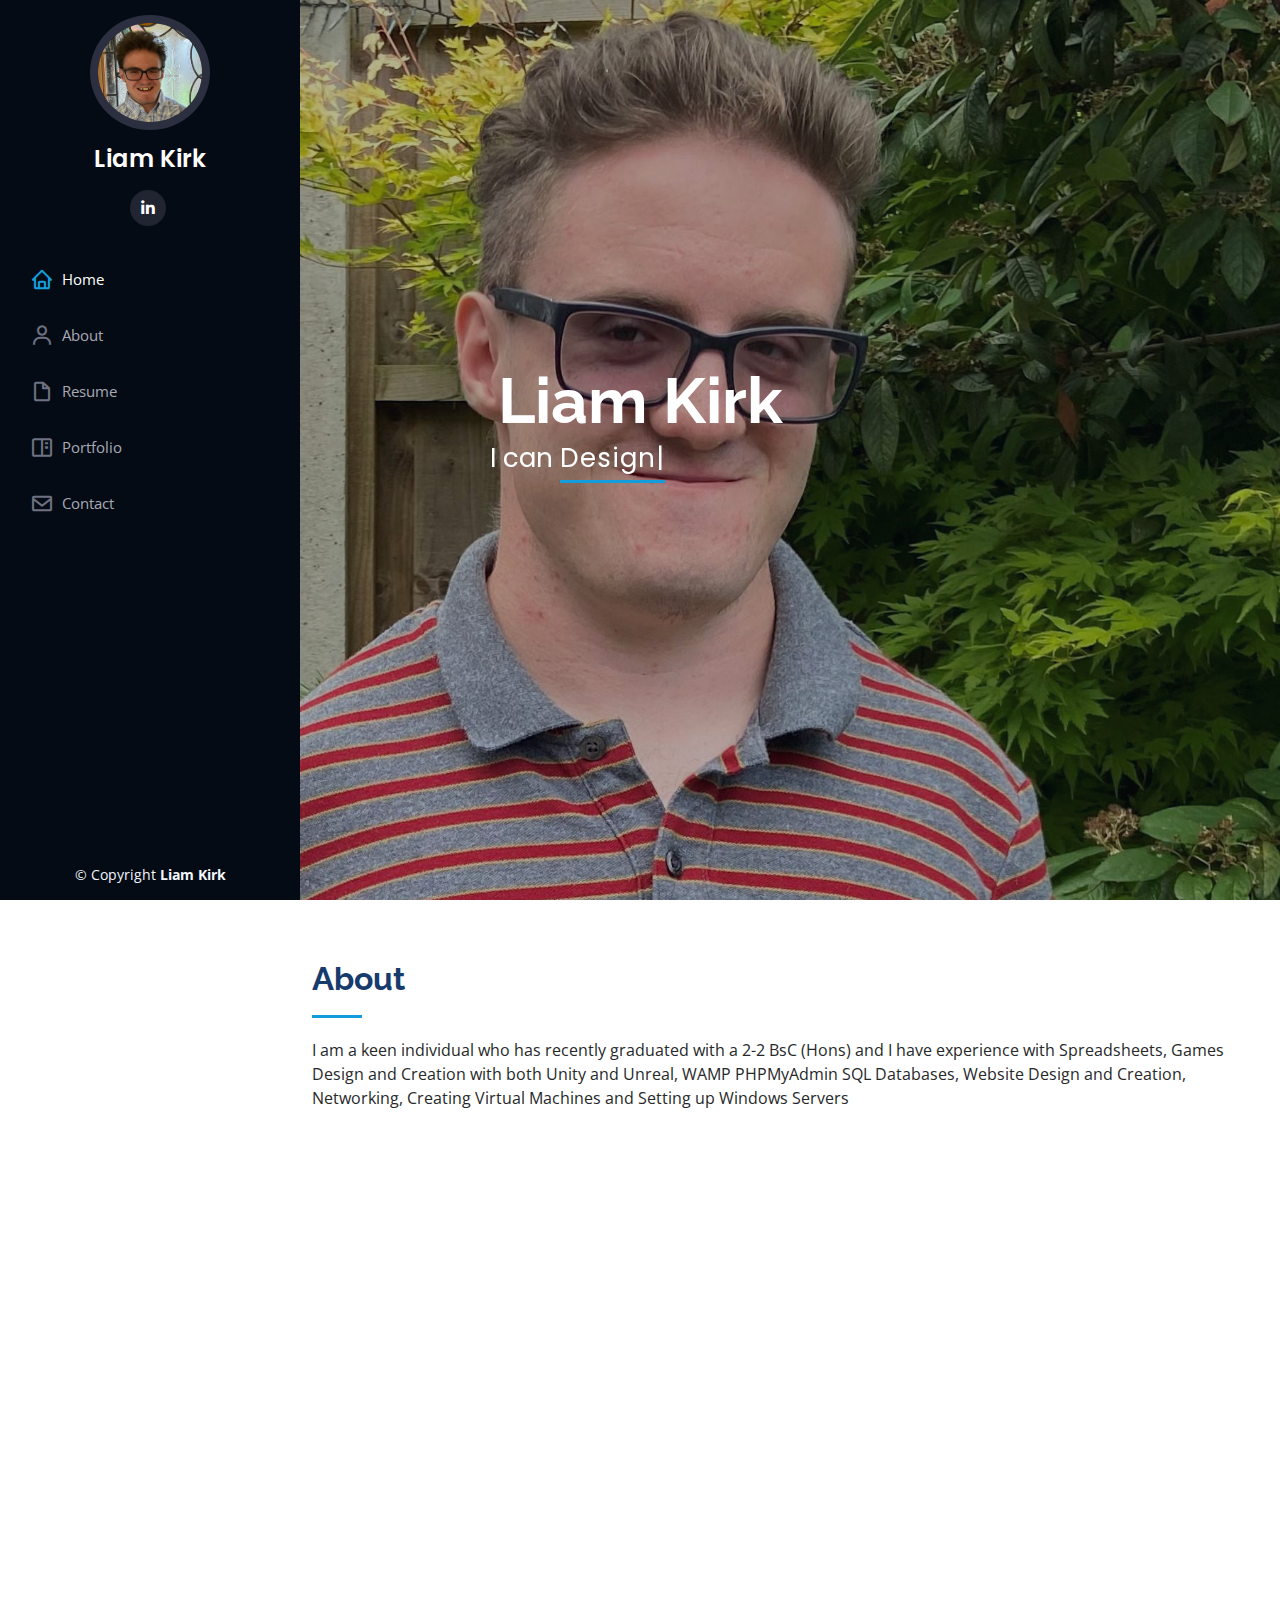
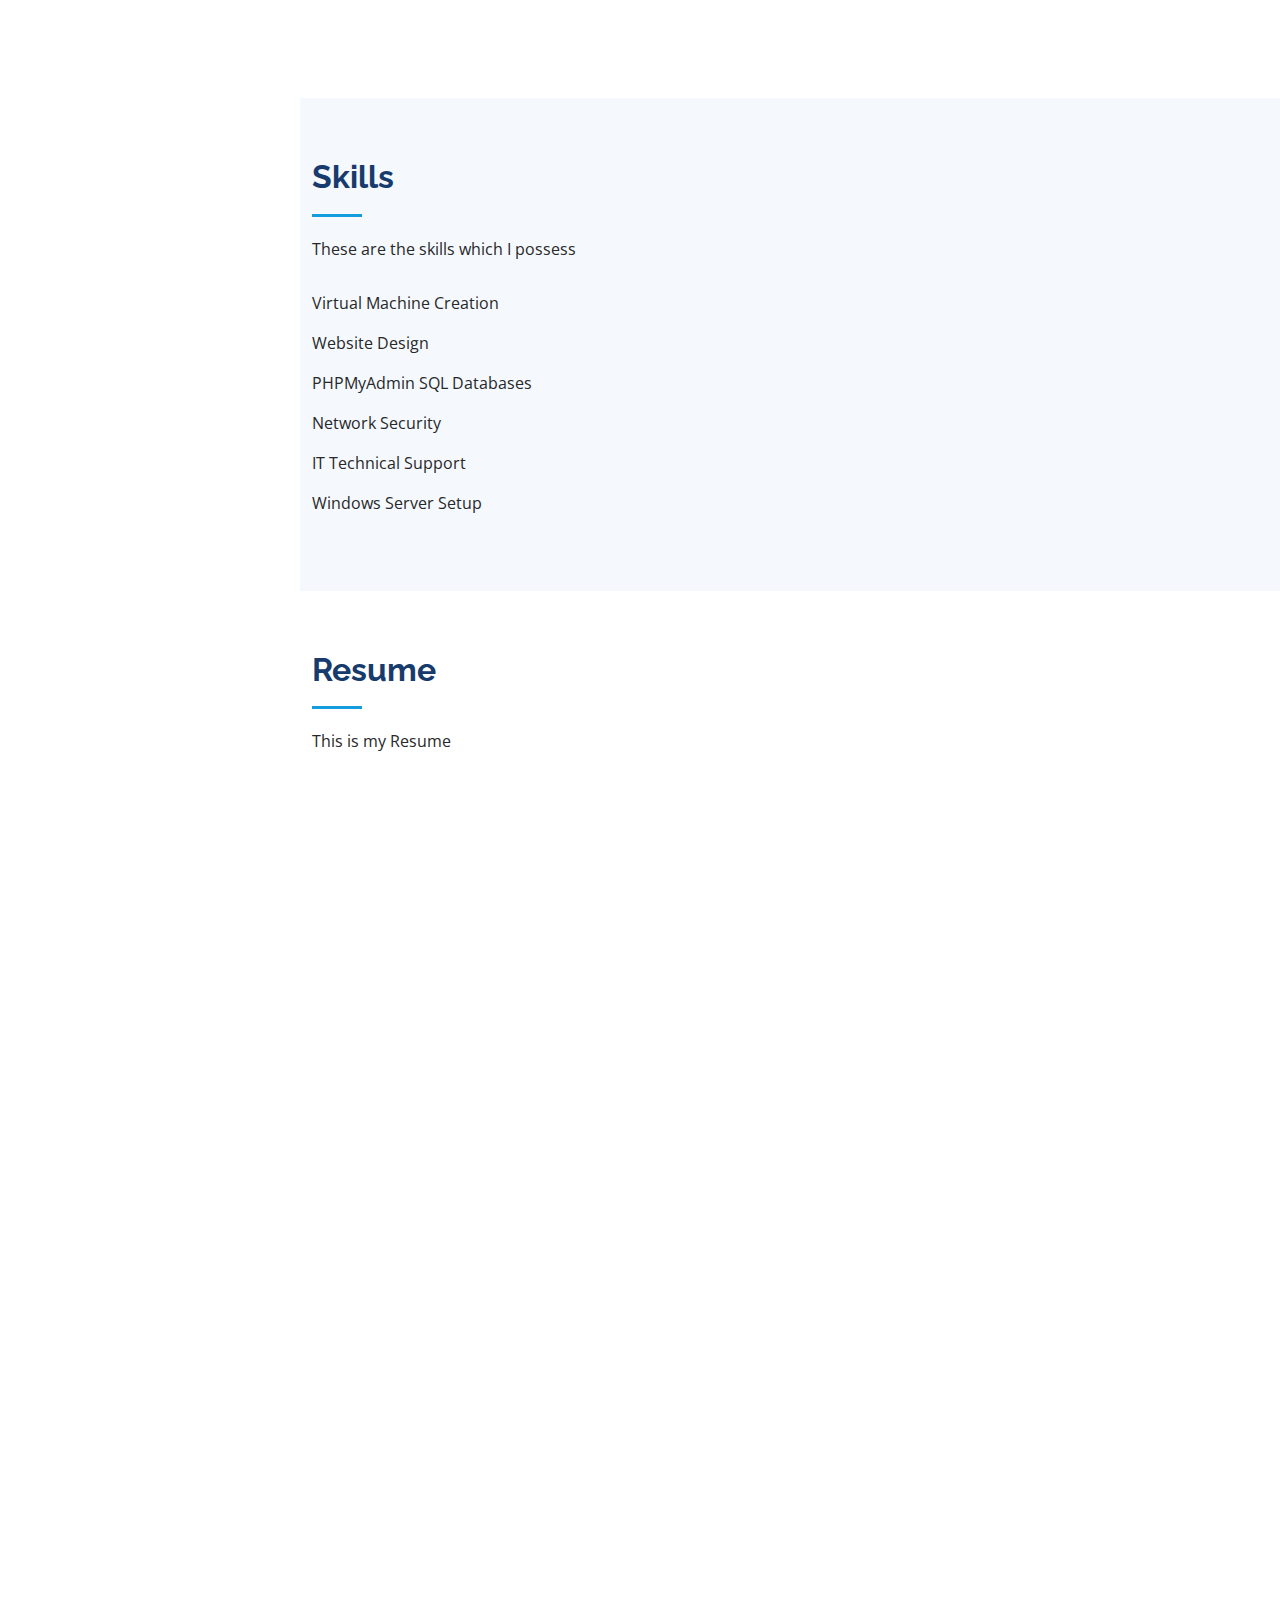
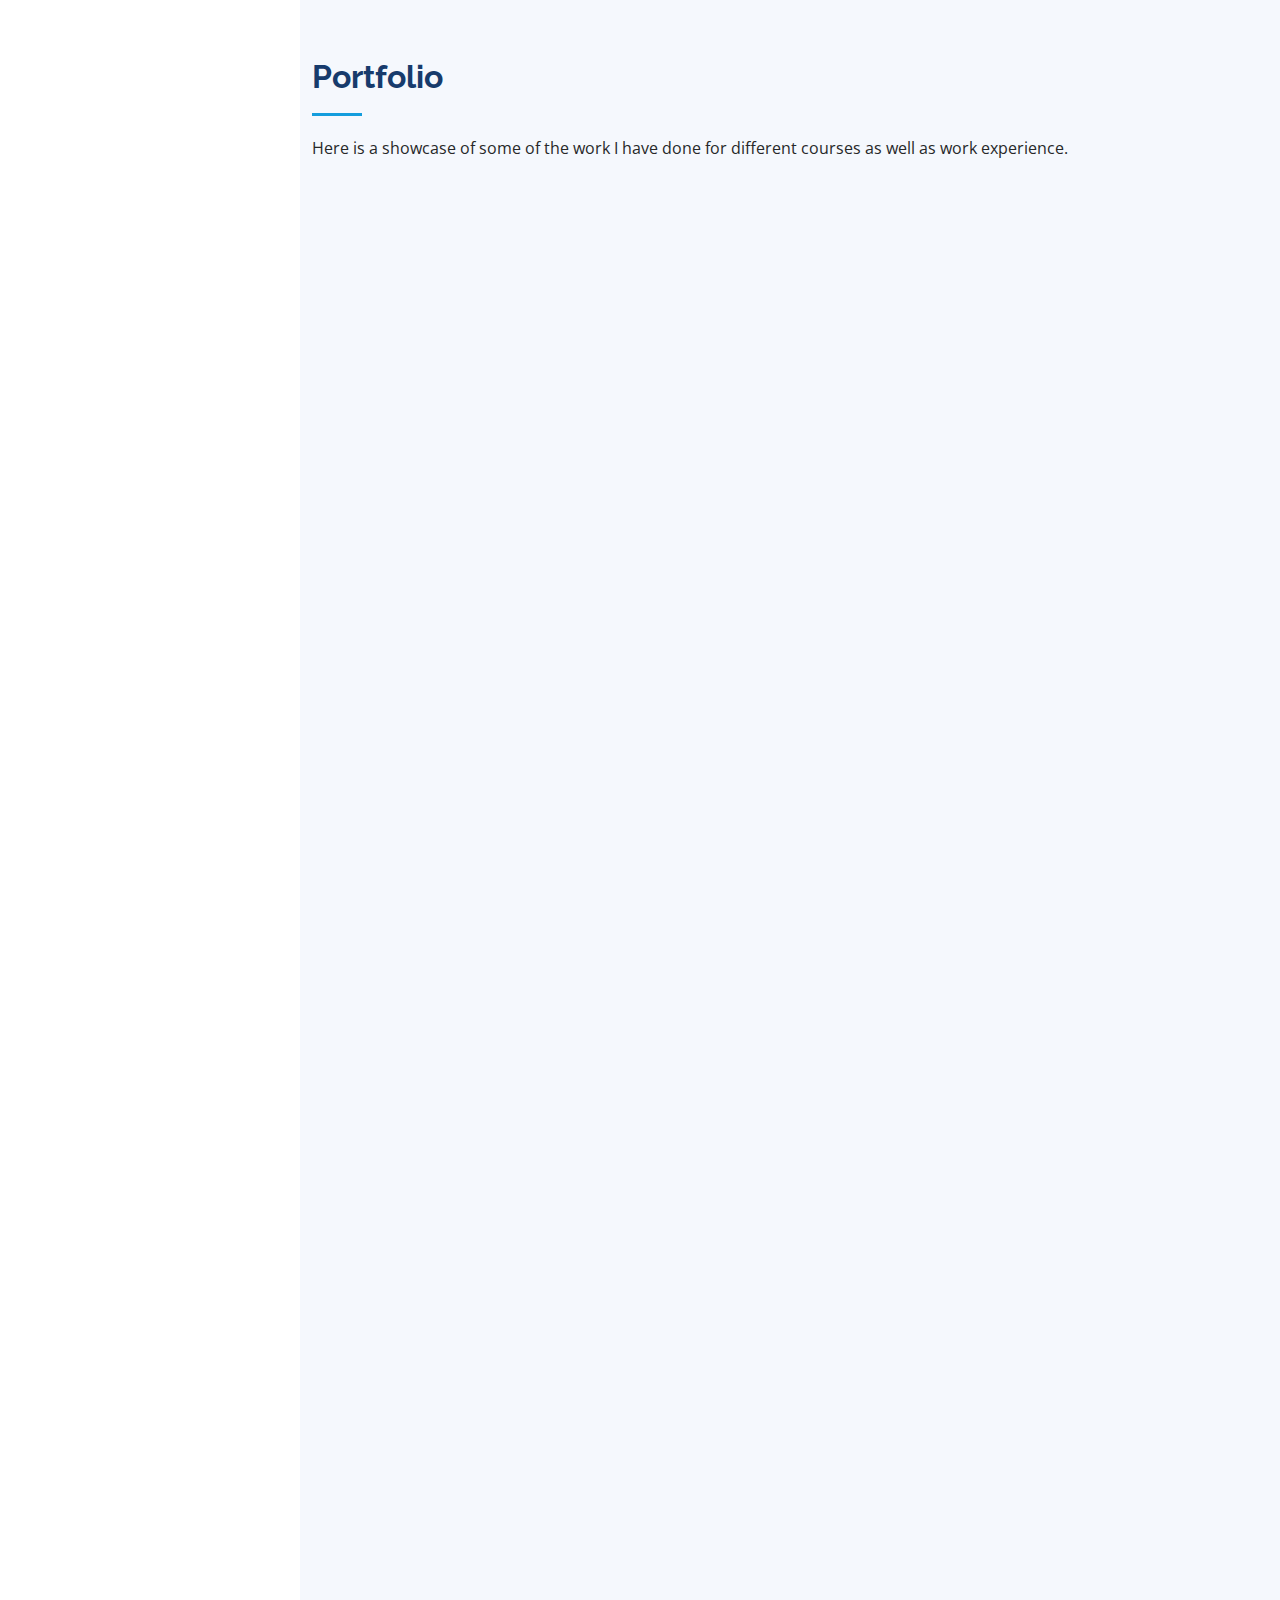
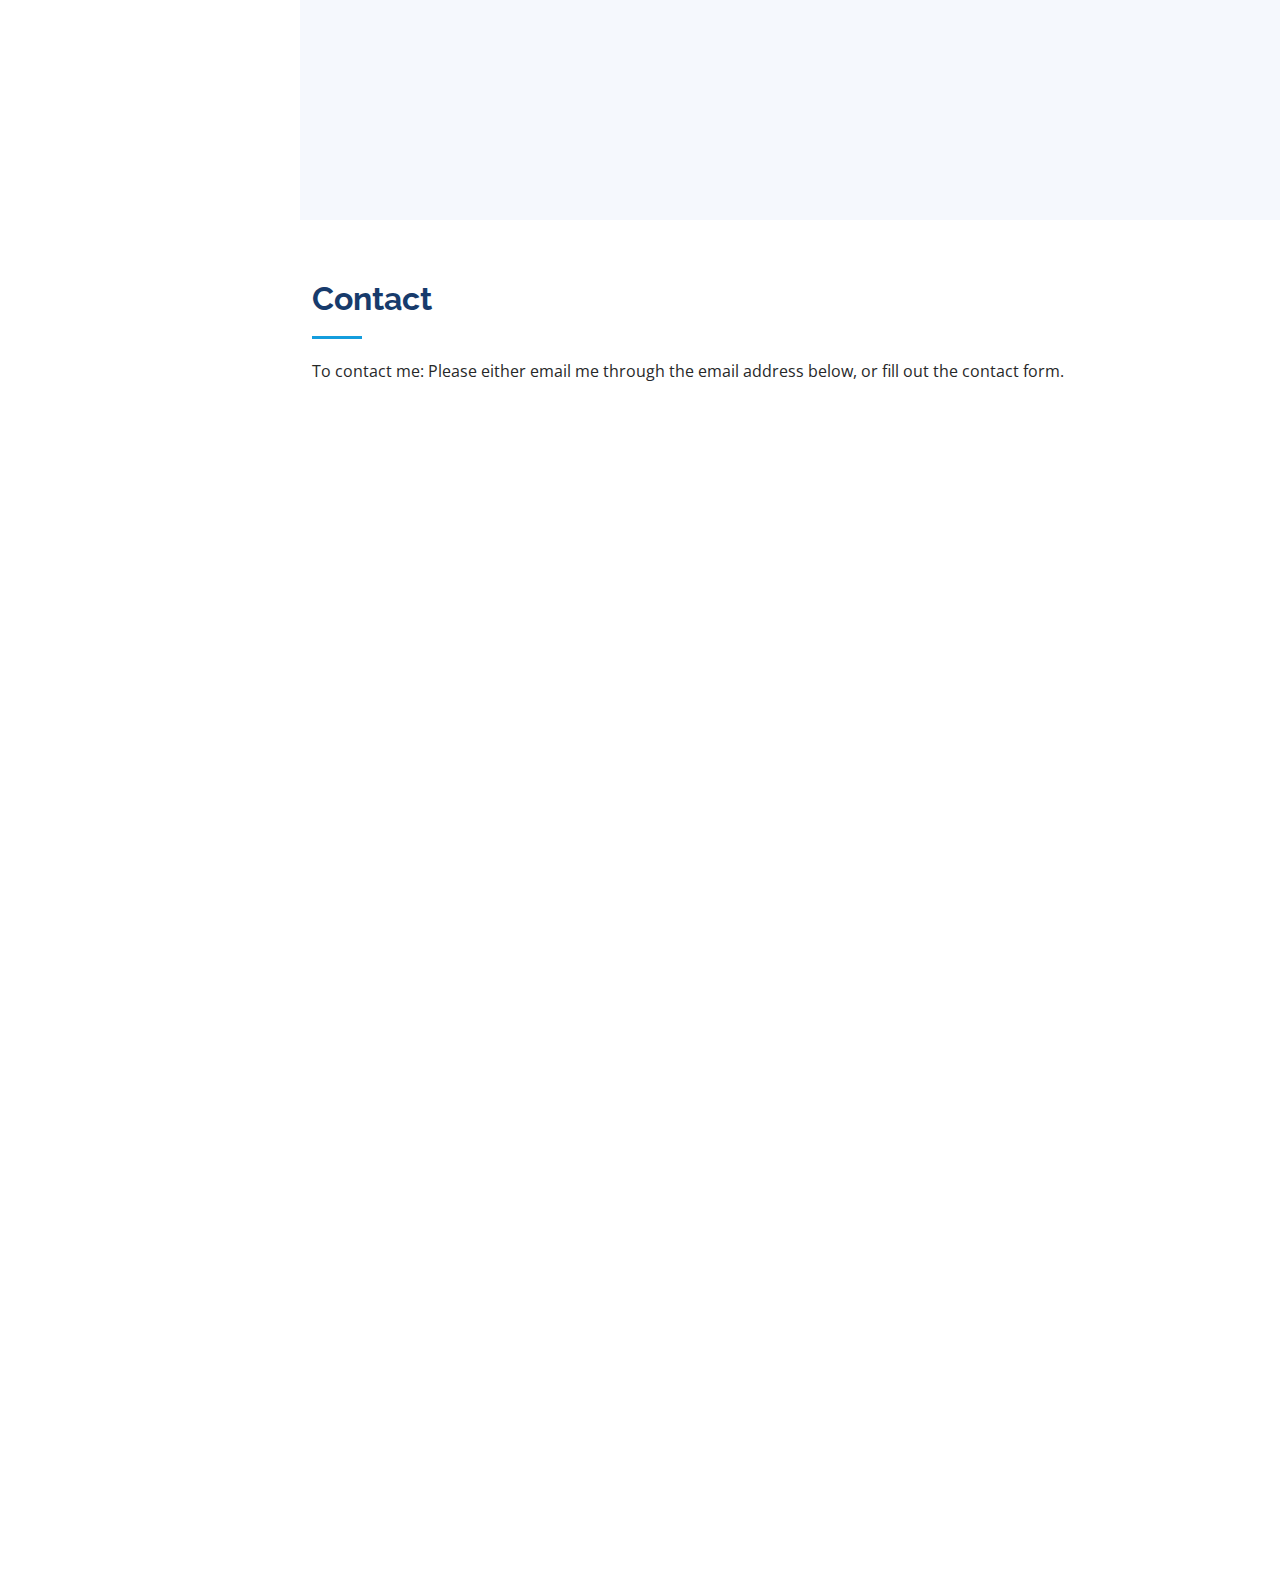
==== commit d48d6c27: "Update index.html" ====
--- a/index.html
+++ b/index.html
@@ -99,7 +99,7 @@
               </div>
               <div class="col-lg-6">
                 <ul>
-                  <li><i class="bi bi-chevron-right"></i> <strong>Age:</strong> <span>22&nbsp;</span></li>
+                  <li><i class="bi bi-chevron-right"></i> <strong>Age:</strong> <span>23&nbsp;</span></li>
                   <li><i class="bi bi-chevron-right"></i> <strong>Degree:</strong> <span>Batchelors (HONS)&nbsp;</span></li>
 
                 </ul>
